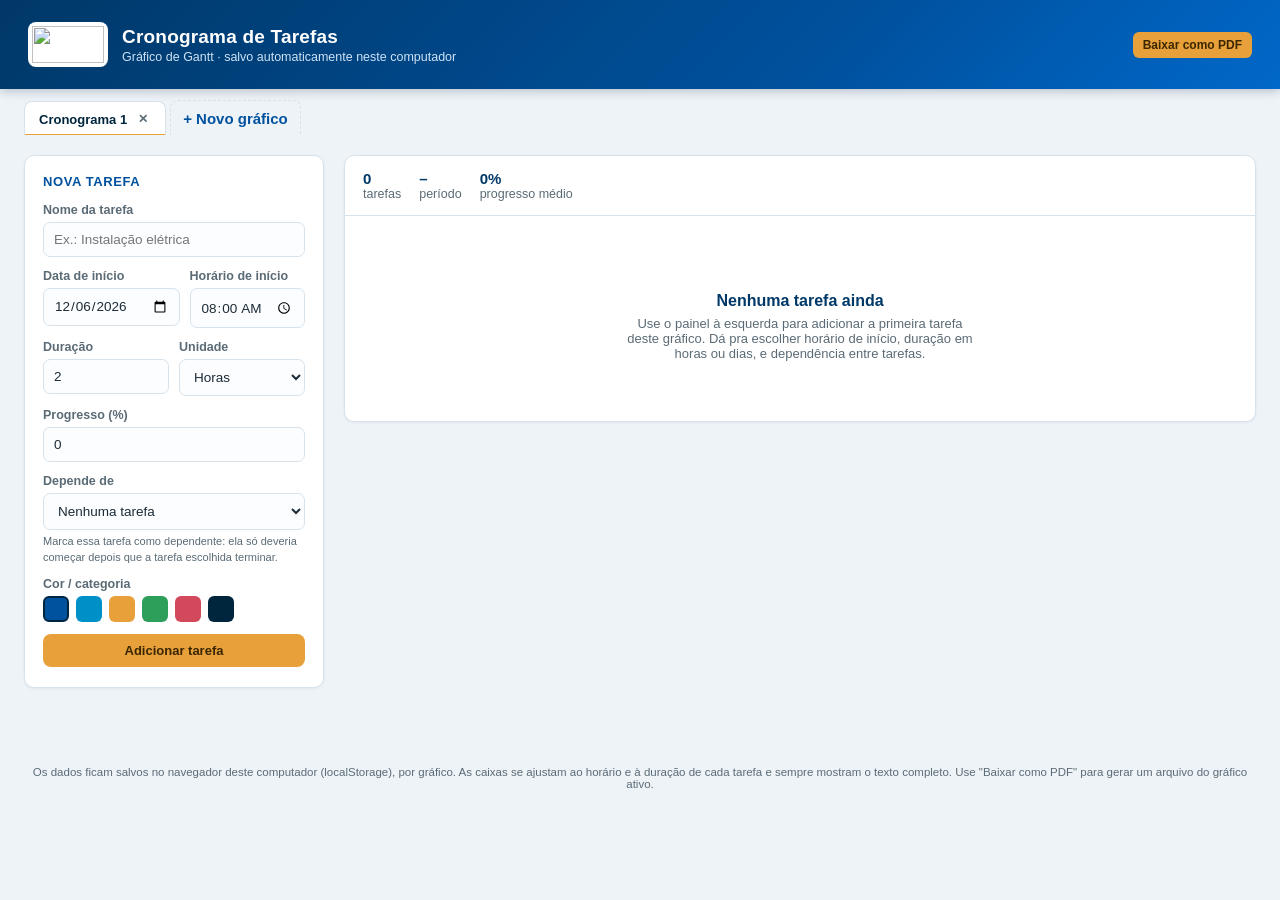
==== index.html @ 7805bc1f "Rename to index.html" ====
<!DOCTYPE html>
<html lang="pt-BR">
<head>
<meta charset="UTF-8">
<meta name="viewport" content="width=device-width, initial-scale=1.0">
<title>Cronograma · Gráfico de Gantt</title>
<style>
  :root{
    --weg-blue-900:#00263e;
    --weg-blue-800:#003868;
    --weg-blue-700:#00519e;
    --weg-blue-600:#0068c9;
    --weg-blue-100:#e6f0fa;
    --weg-blue-050:#f3f8fd;
    --weg-green:#2e9e5b;
    --weg-amber:#e8a13a;
    --weg-red:#d1495b;
    --ink:#1c2b36;
    --ink-soft:#5b6b76;
    --line:#d7e3ec;
    --paper:#ffffff;
    --bg:#eef3f8;
    --radius:10px;
    --font:"Segoe UI",-apple-system,BlinkMacSystemFont,"Helvetica Neue",Arial,sans-serif;
  }
  *{box-sizing:border-box;}
  html,body{margin:0;padding:0;}
  body{
    font-family:var(--font);
    background:var(--bg);
    color:var(--ink);
    min-height:100vh;
  }
  header{
    background:linear-gradient(135deg,var(--weg-blue-800),var(--weg-blue-700) 65%, var(--weg-blue-600));
    color:#fff;
    padding:22px 28px;
    display:flex;
    align-items:center;
    justify-content:space-between;
    gap:16px;
    box-shadow:0 2px 10px rgba(0,38,62,.25);
    position:sticky;
    top:0;
    z-index:30;
  }
  header .brand{display:flex;align-items:center;gap:14px;}
  header .mark{
  width:80px;
  height:45px;
  background:#fff;
  border-radius:8px;
  display:flex;
  align-items:center;
  justify-content:center;
  overflow:hidden;
  padding:4px;
}

header .mark img{
  width:100%;
  height:100%;
  object-fit:contain;
}
  header h1{font-size:19px;margin:0;font-weight:600;letter-spacing:.2px;}
  header p{margin:2px 0 0;font-size:12.5px;color:#cfe3f5;}
  header .actions{display:flex;gap:8px;flex-wrap:wrap;justify-content:flex-end;}
  .btn{
    border:none;border-radius:8px;padding:9px 14px;font-size:13px;font-weight:600;
    cursor:pointer;transition:transform .08s ease, background .15s ease, opacity .15s;
    display:inline-flex;align-items:center;gap:6px;
  }
  .btn:active{transform:translateY(1px);}
  .btn-primary{background:var(--weg-amber);color:#3a2600;}
  .btn-primary:hover{background:#f0ad4a;}
  .btn-ghost{background:rgba(255,255,255,.12);color:#fff;}
  .btn-ghost:hover{background:rgba(255,255,255,.22);}
  .btn-danger{background:transparent;color:var(--weg-red);border:1px solid var(--weg-red);}
  .btn-danger:hover{background:rgba(209,73,91,.08);}
  .btn-sm{padding:6px 10px;font-size:12px;border-radius:6px;}

  .tabbar{
    display:flex;align-items:flex-end;gap:4px;padding:10px 24px 0;
    background:var(--bg);max-width:1400px;margin:0 auto;overflow-x:auto;
  }
  .tab{
    display:flex;align-items:center;gap:8px;padding:9px 14px;
    background:#dde9f3;color:var(--weg-blue-800);border-radius:8px 8px 0 0;
    font-size:13px;font-weight:600;cursor:pointer;white-space:nowrap;
    border:1px solid var(--line);border-bottom:none;position:relative;top:1px;
  }
  .tab.active{background:var(--paper);color:var(--weg-blue-900);box-shadow:0 -2px 0 var(--weg-amber) inset;}
  .tab .close{
    width:16px;height:16px;border-radius:50%;display:flex;align-items:center;justify-content:center;
    font-size:12px;color:var(--ink-soft);line-height:1;
  }
  .tab .close:hover{background:rgba(209,73,91,.15);color:var(--weg-red);}
  .tab-add{
    padding:9px 12px;border-radius:8px 8px 0 0;background:transparent;color:var(--weg-blue-700);
    font-size:15px;font-weight:700;cursor:pointer;border:1px dashed var(--line);border-bottom:none;
    position:relative;top:1px;
  }
  .tab-add:hover{background:var(--weg-blue-100);}

  main{
    max-width:1400px;
    margin:0 auto;
    padding:0 24px 60px;
    display:grid;
    grid-template-columns:300px 1fr;
    gap:20px;
    align-items:start;
  }
  @media (max-width:900px){ main{grid-template-columns:1fr;} }

  .card{
    background:var(--paper);
    border:1px solid var(--line);
    border-radius:var(--radius);
    box-shadow:0 1px 3px rgba(0,38,62,.06);
  }
  .panel{padding:18px 18px 20px;position:sticky;top:96px;margin-top:20px;max-height:calc(100vh - 116px);overflow-y:auto;}
  .panel h2{
    font-size:13px;text-transform:uppercase;letter-spacing:.6px;
    color:var(--weg-blue-700);margin:0 0 14px;font-weight:700;
  }
  .field{margin-bottom:12px;}
  .field label{display:block;font-size:12.5px;color:var(--ink-soft);margin-bottom:5px;font-weight:600;}
  .field input,.field select{
    width:100%;padding:9px 10px;border:1px solid var(--line);border-radius:7px;
    font-size:13.5px;font-family:var(--font);color:var(--ink);background:#fbfdff;
  }
  .field input:focus,.field select:focus{outline:2px solid var(--weg-blue-600);outline-offset:0;border-color:var(--weg-blue-600);}
  .row2{display:grid;grid-template-columns:1fr 1fr;gap:10px;}
  .row3{display:grid;grid-template-columns:1fr 1fr 1fr;gap:10px;}
  .swatches{display:flex;gap:7px;margin-top:4px;flex-wrap:wrap;}
  .swatch{
    width:26px;height:26px;border-radius:6px;cursor:pointer;border:2px solid transparent;
  }
  .swatch.active{border-color:var(--weg-blue-900);}
  .panel-buttons{display:flex;gap:8px;margin-top:6px;flex-wrap:wrap;}
  .panel-buttons .btn{flex:1;justify-content:center;}
  #cancelEdit,#deleteTask{display:none;}
  .hint{font-size:11px;color:var(--ink-soft);margin-top:4px;line-height:1.4;}
  .warn-box{
    display:none;margin-top:2px;padding:8px 10px;border-radius:7px;
    background:rgba(232,161,58,.15);border:1px solid rgba(232,161,58,.4);
    color:#7a5310;font-size:11.5px;
  }

  .gantt-card{margin-top:20px;}
  .toolbar{
    display:flex;align-items:center;justify-content:space-between;
    padding:14px 18px;border-bottom:1px solid var(--line);gap:14px;flex-wrap:wrap;
  }
  .toolbar .zoom{display:flex;align-items:center;gap:8px;font-size:12.5px;color:var(--ink-soft);}
  .toolbar .zoom input{accent-color:var(--weg-blue-700);}
  .stats{display:flex;gap:18px;font-size:12.5px;color:var(--ink-soft);}
  .stats b{color:var(--weg-blue-800);font-size:15px;display:block;font-weight:700;}

  .gantt-scroll{overflow-x:auto;overflow-y:hidden;border-radius:0 0 var(--radius) var(--radius);}
  .gantt{position:relative;}

  .gantt-header{
    display:flex;border-bottom:2px solid var(--weg-blue-700);
    background:var(--weg-blue-050);position:sticky;top:0;
  }
  .task-col-header{
    min-width:250px;max-width:250px;padding:10px 14px;font-size:11.5px;font-weight:700;
    color:var(--weg-blue-800);text-transform:uppercase;letter-spacing:.4px;
    position:sticky;left:0;background:var(--weg-blue-050);border-right:1px solid var(--line);
    display:flex;align-items:center;z-index:10;
  }
  .day-cell{
    flex-shrink:0;text-align:center;padding:6px 0 5px;font-size:10.5px;color:var(--ink-soft);
    border-right:1px solid var(--line);
  }
  .day-cell .dow{display:block;font-size:9px;opacity:.75;}
  .day-cell.today{background:rgba(232,161,58,.18);color:var(--weg-blue-900);font-weight:700;}
  .day-cell.weekend{background:#f5f8fb;}
  .month-band{display:flex;background:var(--weg-blue-800);}
  .month-cell{
    flex-shrink:0;color:#fff;font-size:11px;font-weight:700;padding:5px 8px;
    border-right:1px solid rgba(255,255,255,.15);text-transform:uppercase;letter-spacing:.4px;
  }
  .month-corner{
    min-width:250px;max-width:250px;position:sticky;left:0;background:var(--weg-blue-900);z-index:11;
  }

  .task-row{display:flex;border-bottom:1px solid var(--line);position:relative;min-height:46px;}
  .task-row:hover{background:rgba(0,81,158,.035);}
  .task-name-cell{
    min-width:250px;max-width:250px;padding:9px 14px;font-size:12.5px;
    position:sticky;left:0;background:#fff;border-right:1px solid var(--line);
    display:flex;flex-direction:column;justify-content:center;gap:2px;cursor:pointer;z-index:9;
  }
  .task-row:hover .task-name-cell{background:#f8fbfe;}
  .task-name-cell .name{font-weight:600;color:var(--ink);}
  .task-name-cell .meta{font-size:10.5px;color:var(--ink-soft);}
  .task-name-cell .dep-meta{font-size:10.5px;color:var(--weg-blue-700);}
  .task-name-cell .dep-meta.conflict{color:var(--weg-red);font-weight:600;}
  .row-track{position:relative;flex-shrink:0;}
  .bar{
    position:absolute;top:11px;height:24px;z-index:3;border-radius:6px;
    display:flex;align-items:center;padding:0 8px;overflow:visible;
    font-size:11px;color:#fff;font-weight:600;white-space:nowrap;
    box-shadow:0 1px 2px rgba(0,0,0,.18);cursor:pointer;
    border:1px solid rgba(0,0,0,.08);
  }
  .bar.conflict{outline:2px solid var(--weg-red);outline-offset:1px;}
  .bar .fill{position:absolute;left:0;top:0;bottom:0;background:rgba(255,255,255,.35);border-radius:6px 0 0 6px;}
  .bar span{position:relative;z-index:1;overflow:hidden;text-overflow:ellipsis;}
  .today-line{position:absolute;top:0;bottom:0;width:2px;background:var(--weg-amber);z-index:2;pointer-events:none;}
  .dep-overlay{position:absolute;inset:0;z-index:1;pointer-events:none;overflow:visible;}
  .day-cell{min-height:42px;}
  .row-track{background-image:linear-gradient(to right, rgba(215,227,236,.65) 1px, transparent 1px);background-size:var(--day-grid, 56px) 100%;}

  .empty-state{padding:60px 30px;text-align:center;color:var(--ink-soft);}
  .empty-state h3{color:var(--weg-blue-800);margin-bottom:6px;font-size:16px;}
  .empty-state p{font-size:13px;max-width:360px;margin:0 auto;}

  footer{
    text-align:center;color:var(--ink-soft);font-size:11.5px;padding:18px;
  }
  ::-webkit-scrollbar{height:10px;width:10px;}
  ::-webkit-scrollbar-thumb{background:#c3d4e2;border-radius:6px;}
  ::-webkit-scrollbar-track{background:transparent;}

  #printTitle{display:none;}

  @media print{
    header, .tabbar, .panel, .toolbar{display:none !important;}
    body{background:#fff;}
    main{grid-template-columns:1fr;padding:0;max-width:none;}
    .gantt-card{margin-top:0;border:none;box-shadow:none;}
    .gantt-scroll{overflow:visible;}
    .task-name-cell, .task-col-header, .month-corner, .gantt-header{position:static;}
    #printTitle{
      display:block;padding:0 0 14px;font-size:18px;font-weight:700;color:#00263e;
    }
    #printTitle span{display:block;font-size:12px;font-weight:400;color:#5b6b76;margin-top:2px;}
  }
</style>
</head>
<body>

<header>
  <div class="brand">
  <div class="mark">
    <img src="https://encrypted-tbn0.gstatic.com/images?q=tbn:ANd9GcSsemepM4O72Q0HcTEWvtfb5uhexRSgEMfH-QeVAt0Xcg&s=10">
  </div>
    <div>
      <h1>Cronograma de Tarefas</h1>
      <p>Gráfico de Gantt · salvo automaticamente neste computador</p>
    </div>
  </div>
  <div class="actions">
    <button class="btn btn-primary btn-sm" id="btnPdf">Baixar como PDF</button>
  </div>
</header>

<div class="tabbar" id="tabbar"></div>

<main>
  <section class="card panel">
    <h2 id="formTitle">Nova tarefa</h2>
    <input type="hidden" id="taskId">
    <div class="field">
      <label for="taskName">Nome da tarefa</label>
      <input type="text" id="taskName" placeholder="Ex.: Instalação elétrica">
    </div>
    <div class="row2">
      <div class="field">
        <label for="taskStart">Data de início</label>
        <input type="date" id="taskStart">
      </div>
      <div class="field">
        <label for="taskTime">Horário de início</label>
        <input type="time" id="taskTime" value="08:00">
      </div>
    </div>
    <div class="row2">
      <div class="field">
        <label for="taskDuration">Duração</label>
        <input type="number" id="taskDuration" min="1" value="1">
      </div>
      <div class="field">
        <label for="taskUnit">Unidade</label>
        <select id="taskUnit">
          <option value="horas">Horas</option>
          <option value="dias">Dias</option>
        </select>
      </div>
    </div>
    <div class="field">
      <label for="taskProgress">Progresso (%)</label>
      <input type="number" id="taskProgress" min="0" max="100" value="0">
    </div>
    <div class="field">
      <label for="taskDependency">Depende de</label>
      <select id="taskDependency">
        <option value="">Nenhuma tarefa</option>
      </select>
      <div class="hint">Marca essa tarefa como dependente: ela só deveria começar depois que a tarefa escolhida terminar.</div>
      <div class="warn-box" id="depWarning"></div>
    </div>
    <div class="field">
      <label>Cor / categoria</label>
      <div class="swatches" id="swatches"></div>
    </div>
    <div class="panel-buttons">
      <button class="btn btn-primary" id="saveTask">Adicionar tarefa</button>
      <button class="btn btn-danger" id="cancelEdit">Cancelar</button>
      <button class="btn btn-danger" id="deleteTask">Excluir</button>
    </div>
  </section>

  <section class="card gantt-card">
    <div id="printTitle"></div>
    <div class="toolbar">
      <div class="stats">
        <div><b id="statCount">0</b>tarefas</div>
        <div><b id="statRange">–</b>período</div>
        <div><b id="statAvg">0%</b>progresso médio</div>
      </div>
    </div>
    <div class="gantt-scroll">
      <div class="gantt" id="ganttRoot"></div>
    </div>
  </section>
</main>

<footer>Os dados ficam salvos no navegador deste computador (localStorage), por gráfico. As caixas se ajustam ao horário e à duração de cada tarefa e sempre mostram o texto completo. Use "Baixar como PDF" para gerar um arquivo do gráfico ativo.</footer>

<script>
(function(){
  const STORAGE_KEY = "weg_gantt_charts_v2";
  const OLD_STORAGE_KEY_V1 = "weg_gantt_charts_v1";
  const OLD_STORAGE_KEY_V0 = "weg_gantt_tasks_v1";
  const COLORS = [
    {id:"blue",   hex:"#00519e", label:"Planejamento"},
    {id:"cyan",   hex:"#0090c8", label:"Execução"},
    {id:"amber",  hex:"#e8a13a", label:"Atenção"},
    {id:"green",  hex:"#2e9e5b", label:"Concluída"},
    {id:"red",    hex:"#d1495b", label:"Crítica"},
    {id:"navy",   hex:"#00263e", label:"Marco"}
  ];
  const DOW = ["Dom","Seg","Ter","Qua","Qui","Sex","Sáb"];
  const MONTHS = ["Janeiro","Fevereiro","Março","Abril","Maio","Junho","Julho","Agosto","Setembro","Outubro","Novembro","Dezembro"];
  const BAR_FONT = "600 11px 'Segoe UI', Arial, sans-serif";

  const $ = (sel) => document.querySelector(sel);
  const ganttRoot = $("#ganttRoot");
  const swatchesEl = $("#swatches");
  const tabbarEl = $("#tabbar");
  const depSelect = $("#taskDependency");
  const depWarning = $("#depWarning");

  let state = { charts: [], activeId: null };
  let selectedColor = COLORS[0].id;
  const BASE_DAY_WIDTH = 56;

  function uid(prefix){ return (prefix||"id") + Date.now().toString(36) + Math.random().toString(36).slice(2,7); }

  function normalizeTask(t){
    return {
      id: t.id || uid("t"),
      name: t.name || "Tarefa",
      start: t.start,
      time: t.time || "08:00",
      durationValue: t.durationValue!=null ? t.durationValue : (t.duration!=null ? t.duration : 1),
      durationUnit: t.durationUnit || (t.duration!=null ? "dias" : "horas"),
      progress: t.progress || 0,
      color: t.color || COLORS[0].id,
      dependency: t.dependency || ""
    };
  }

  function loadState(){
    try{
      const raw = localStorage.getItem(STORAGE_KEY);
      if(raw){
        state = JSON.parse(raw);
        state.charts.forEach(c=>{ c.tasks = (c.tasks||[]).map(normalizeTask); });
        if(!state.charts || state.charts.length===0){
          const c = { id:uid("c"), name:"Cronograma 1", tasks:[] };
          state = { charts:[c], activeId:c.id };
        }
        if(!state.activeId || !state.charts.find(c=>c.id===state.activeId)){
          state.activeId = state.charts[0].id;
        }
        return;
      }
      const rawV1 = localStorage.getItem(OLD_STORAGE_KEY_V1);
      if(rawV1){
        const old = JSON.parse(rawV1);
        state = { charts: old.charts.map(c=>({id:c.id,name:c.name,tasks:(c.tasks||[]).map(normalizeTask)})), activeId: old.activeId };
        saveState();
        return;
      }
      const rawV0 = localStorage.getItem(OLD_STORAGE_KEY_V0);
      let migratedTasks = [];
      if(rawV0){
        try{ migratedTasks = (JSON.parse(rawV0)||[]).map(normalizeTask); }catch(e){ migratedTasks = []; }
      }
      const firstChart = { id:uid("c"), name:"Cronograma 1", tasks: migratedTasks };
      state = { charts:[firstChart], activeId: firstChart.id };
      saveState();
    }catch(e){
      const firstChart = { id:uid("c"), name:"Cronograma 1", tasks: [] };
      state = { charts:[firstChart], activeId: firstChart.id };
    }
  }
  function saveState(){
    localStorage.setItem(STORAGE_KEY, JSON.stringify(state));
  }
  function activeChart(){
    return state.charts.find(c=>c.id===state.activeId);
  }

  function parseDate(str){
    const [y,m,d] = str.split("-").map(Number);
    return new Date(y, m-1, d);
  }
  function parseDateTime(t){
    const d = parseDate(t.start);
    const [hh,mm] = (t.time||"08:00").split(":").map(Number);
    d.setHours(hh||0, mm||0, 0, 0);
    return d;
  }
  function durationHours(t){
    return t.durationUnit==="horas" ? Number(t.durationValue) : Number(t.durationValue)*24;
  }
  function endDateTime(t){
    return new Date(parseDateTime(t).getTime() + durationHours(t)*3600000);
  }
  function fmtISO(date){
    return date.getFullYear() + "-" + String(date.getMonth()+1).padStart(2,"0") + "-" + String(date.getDate()).padStart(2,"0");
  }
  function fmtBR(date){
    return String(date.getDate()).padStart(2,"0") + "/" + String(date.getMonth()+1).padStart(2,"0");
  }
  function fmtBRFull(date){
    return String(date.getDate()).padStart(2,"0") + "/" + String(date.getMonth()+1).padStart(2,"0") + "/" + date.getFullYear();
  }
  function fmtHM(date){
    return String(date.getHours()).padStart(2,"0") + ":" + String(date.getMinutes()).padStart(2,"0");
  }
  function fmtDateTimeShort(date){
    return fmtBR(date) + " " + fmtHM(date);
  }
  function addDays(date, n){
    const d = new Date(date);
    d.setDate(d.getDate()+n);
    return d;
  }
  function isSameDay(a,b){
    return a.getFullYear()===b.getFullYear() && a.getMonth()===b.getMonth() && a.getDate()===b.getDate();
  }
  function escapeHtml(str){
    const d = document.createElement("div");
    d.textContent = str;
    return d.innerHTML;
  }
  let measureCanvas = null;
  function measureTextWidth(text, font){
    if(!measureCanvas) measureCanvas = document.createElement("canvas");
    const ctx = measureCanvas.getContext("2d");
    ctx.font = font;
    return ctx.measureText(text).width;
  }

  // ---------- tabs ----------
  function renderTabs(){
    tabbarEl.innerHTML = "";
    state.charts.forEach(chart=>{
      const tab = document.createElement("div");
      tab.className = "tab" + (chart.id===state.activeId ? " active":"");
      const label = document.createElement("span");
      label.textContent = chart.name;
      tab.appendChild(label);

      const close = document.createElement("span");
      close.className = "close";
      close.textContent = "✕";
      close.title = "Excluir gráfico";
      close.addEventListener("click",(e)=>{
        e.stopPropagation();
        if(state.charts.length===1){
          alert("Deve existir ao menos um gráfico.");
          return;
        }
        if(confirm('Excluir o gráfico "'+chart.name+'" e todas as suas tarefas?')){
          state.charts = state.charts.filter(c=>c.id!==chart.id);
          if(state.activeId===chart.id){
            state.activeId = state.charts[0].id;
          }
          saveState();
          renderAll();
        }
      });
      tab.appendChild(close);

      tab.addEventListener("click",()=>{
        state.activeId = chart.id;
        saveState();
        resetForm();
        renderAll();
      });
      tab.addEventListener("dblclick",()=>{
        const novoNome = prompt("Renomear gráfico:", chart.name);
        if(novoNome && novoNome.trim()){
          chart.name = novoNome.trim();
          saveState();
          renderAll();
        }
      });
      tabbarEl.appendChild(tab);
    });

    const addTab = document.createElement("div");
    addTab.className = "tab-add";
    addTab.textContent = "+ Novo gráfico";
    addTab.addEventListener("click",()=>{
      const nome = prompt("Nome do novo gráfico:", "Cronograma " + (state.charts.length+1));
      if(nome===null) return;
      const chart = { id:uid("c"), name: nome.trim() || ("Cronograma " + (state.charts.length+1)), tasks: [] };
      state.charts.push(chart);
      state.activeId = chart.id;
      saveState();
      resetForm();
      renderAll();
    });
    tabbarEl.appendChild(addTab);
  }

  // ---------- form ----------
  function renderSwatches(){
    swatchesEl.innerHTML = "";
    COLORS.forEach(c=>{
      const el = document.createElement("div");
      el.className = "swatch" + (c.id===selectedColor ? " active":"");
      el.style.background = c.hex;
      el.title = c.label;
      el.addEventListener("click",()=>{ selectedColor = c.id; renderSwatches(); });
      swatchesEl.appendChild(el);
    });
  }
  function colorHex(id){
    const c = COLORS.find(x=>x.id===id);
    return c ? c.hex : COLORS[0].hex;
  }

  function refreshDependencyOptions(excludeId){
    const chart = activeChart();
    depSelect.innerHTML = "";
    const noneOpt = document.createElement("option");
    noneOpt.value = "";
    noneOpt.textContent = "Nenhuma tarefa";
    depSelect.appendChild(noneOpt);
    chart.tasks.filter(t=>t.id!==excludeId).forEach(t=>{
      const opt = document.createElement("option");
      opt.value = t.id;
      opt.textContent = t.name;
      depSelect.appendChild(opt);
    });
  }

  function resetForm(){
    $("#taskId").value = "";
    $("#taskName").value = "";
    $("#taskStart").value = fmtISO(new Date());
    $("#taskTime").value = "08:00";
    $("#taskDuration").value = 2;
    $("#taskUnit").value = "horas";
    $("#taskProgress").value = 0;
    selectedColor = COLORS[0].id;
    renderSwatches();
    refreshDependencyOptions(null);
    depSelect.value = "";
    depWarning.style.display = "none";
    $("#formTitle").textContent = "Nova tarefa";
    $("#saveTask").textContent = "Adicionar tarefa";
    $("#cancelEdit").style.display = "none";
    $("#deleteTask").style.display = "none";
  }

  function editTask(id){
    const chart = activeChart();
    const t = chart.tasks.find(x=>x.id===id);
    if(!t) return;
    $("#taskId").value = t.id;
    $("#taskName").value = t.name;
    $("#taskStart").value = t.start;
    $("#taskTime").value = t.time;
    $("#taskDuration").value = t.durationValue;
    $("#taskUnit").value = t.durationUnit;
    $("#taskProgress").value = t.progress;
    selectedColor = t.color;
    renderSwatches();
    refreshDependencyOptions(t.id);
    depSelect.value = t.dependency || "";
    checkDependencyWarning();
    $("#formTitle").textContent = "Editar tarefa";
    $("#saveTask").textContent = "Salvar alterações";
    $("#cancelEdit").style.display = "inline-flex";
    $("#deleteTask").style.display = "inline-flex";
    window.scrollTo({top:0,behavior:"smooth"});
  }

  function checkDependencyWarning(){
    const depId = depSelect.value;
    if(!depId){ depWarning.style.display = "none"; return; }
    const chart = activeChart();
    const dep = chart.tasks.find(t=>t.id===depId);
    if(!dep){ depWarning.style.display = "none"; return; }
    const start = $("#taskStart").value;
    const time = $("#taskTime").value || "08:00";
    if(!start){ depWarning.style.display = "none"; return; }
    const thisStart = parseDateTime({start:start, time:time});
    const depEnd = endDateTime(dep);
    if(thisStart < depEnd){
      depWarning.style.display = "block";
      depWarning.textContent = "Atenção: essa tarefa começa antes de \"" + dep.name + "\" terminar (termina em " + fmtDateTimeShort(depEnd) + ").";
    }else{
      depWarning.style.display = "none";
    }
  }
  depSelect.addEventListener("change", checkDependencyWarning);
  $("#taskStart").addEventListener("change", checkDependencyWarning);
  $("#taskTime").addEventListener("change", checkDependencyWarning);

  $("#saveTask").addEventListener("click",()=>{
    const name = $("#taskName").value.trim();
    const start = $("#taskStart").value;
    const time = $("#taskTime").value || "08:00";
    const durationValue = Math.max(Number($("#taskDuration").value)||1, 1);
    const durationUnit = $("#taskUnit").value;
    const progress = Math.min(Math.max(parseInt($("#taskProgress").value,10)||0,0),100);
    const dependency = depSelect.value;
    if(!name || !start){
      alert("Preencha ao menos o nome e a data de início da tarefa.");
      return;
    }
    const chart = activeChart();
    const id = $("#taskId").value;
    if(id){
      const t = chart.tasks.find(x=>x.id===id);
      Object.assign(t, {name,start,time,durationValue,durationUnit,progress,color:selectedColor,dependency});
    }else{
      chart.tasks.push({id:uid("t"),name,start,time,durationValue,durationUnit,progress,color:selectedColor,dependency});
    }
    saveState();
    resetForm();
    renderGantt();
  });
  $("#cancelEdit").addEventListener("click", resetForm);
  $("#deleteTask").addEventListener("click",()=>{
    const id = $("#taskId").value;
    if(!id) return;
    if(confirm("Excluir esta tarefa do cronograma?")){
      const chart = activeChart();
      chart.tasks = chart.tasks.filter(t=>t.id!==id);
      chart.tasks.forEach(t=>{ if(t.dependency===id) t.dependency = ""; });
      saveState();
      resetForm();
      renderGantt();
    }
  });

  // ---------- gantt ----------
  function getRange(tasks){
    if(tasks.length===0){
      const start = new Date();
      start.setHours(0,0,0,0);
      return { start: addDays(start,-1), end: addDays(start, 14) };
    }
    let min=null, max=null;
    tasks.forEach(t=>{
      const s = parseDateTime(t);
      const e = endDateTime(t);
      if(!min || s<min) min = s;
      if(!max || e>max) max = e;
    });
    const startDay = new Date(min); startDay.setHours(0,0,0,0);
    const endDay = new Date(max); endDay.setHours(0,0,0,0);
    return { start: addDays(startDay,-1), end: addDays(endDay,2) };
  }

  function renderStats(tasks){
    $("#statCount").textContent = tasks.length;
    if(tasks.length===0){
      $("#statRange").textContent = "–";
      $("#statAvg").textContent = "0%";
      return;
    }
    let min=null, max=null;
    tasks.forEach(t=>{
      const s = parseDateTime(t), e = endDateTime(t);
      if(!min||s<min) min=s;
      if(!max||e>max) max=e;
    });
    $("#statRange").textContent = fmtBR(min) + " – " + fmtBR(max);
    const avg = Math.round(tasks.reduce((a,t)=>a+(Number(t.progress)||0),0)/tasks.length);
    $("#statAvg").textContent = avg + "%";
  }

  function getDayWidths(tasks, start, totalDays){
    const widths = Array(totalDays).fill(BASE_DAY_WIDTH);
    const dayLoad = Array(totalDays).fill(0);
    const dayText = Array(totalDays).fill(0);

    tasks.forEach(t=>{
      const s = parseDateTime(t);
      const e = endDateTime(t);
      const first = Math.max(0, Math.floor((new Date(s.getFullYear(),s.getMonth(),s.getDate())-start)/86400000));
      const lastMoment = new Date(e.getTime()-1);
      const last = Math.min(totalDays-1, Math.floor((new Date(lastMoment.getFullYear(),lastMoment.getMonth(),lastMoment.getDate())-start)/86400000));
      for(let d=first; d<=last; d++){
        dayLoad[d]++;
        if(d===first) dayText[d] = Math.max(dayText[d], measureTextWidth(t.name, BAR_FONT)+26);
      }
    });

    for(let d=0; d<totalDays; d++){
      // Mais tarefas e nomes maiores no mesmo dia = coluna mais larga.
      widths[d] = Math.max(BASE_DAY_WIDTH, dayText[d], BASE_DAY_WIDTH + Math.max(0,dayLoad[d]-1)*18);
    }
    return widths;
  }

  function renderGantt(){
    const chart = activeChart();
    const tasks = chart.tasks;
    ganttRoot.innerHTML = "";
    renderStats(tasks);

    const printTitle = $("#printTitle");
    printTitle.innerHTML = escapeHtml(chart.name) + "<span>Gerado em " + fmtBRFull(new Date()) + "</span>";

    if(tasks.length===0){
      const empty = document.createElement("div");
      empty.className = "empty-state";
      empty.innerHTML = "<h3>Nenhuma tarefa ainda</h3><p>Use o painel à esquerda para adicionar a primeira tarefa deste gráfico. Dá pra escolher horário de início, duração em horas ou dias, e dependência entre tarefas.</p>";
      ganttRoot.appendChild(empty);
      return;
    }

    const { start, end } = getRange(tasks);
    const totalDays = Math.round((end-start)/86400000)+1;
    const today = new Date(); today.setHours(0,0,0,0);
    const dayWidths = getDayWidths(tasks, start, totalDays);
    const dayLefts = [0];
    for(let d=0; d<totalDays; d++) dayLefts.push(dayLefts[d]+dayWidths[d]);
    const timelineWidth = dayLefts[totalDays];

    const xForDate = (date)=>{
      const dayStart = new Date(date.getFullYear(),date.getMonth(),date.getDate());
      const idx = Math.max(0, Math.min(totalDays-1, Math.floor((dayStart-start)/86400000)));
      const fraction = (date-dayStart)/86400000;
      return dayLefts[idx] + fraction*dayWidths[idx];
    };
    const widthBetween = (a,b)=>Math.max(xForDate(b)-xForDate(a)-4,4);

    const monthBand = document.createElement("div");
    monthBand.className = "month-band";
    const corner = document.createElement("div");
    corner.className = "month-corner";
    monthBand.appendChild(corner);
    let i=0;
    while(i<totalDays){
      const monthStart = addDays(start,i);
      let count=0, monthWidth=0;
      while(i<totalDays){
        const day = addDays(start,i);
        if(day.getMonth()!==monthStart.getMonth() || day.getFullYear()!==monthStart.getFullYear()) break;
        monthWidth += dayWidths[i]; count++; i++;
      }
      const mc = document.createElement("div");
      mc.className = "month-cell";
      mc.style.width = monthWidth+"px";
      mc.textContent = MONTHS[monthStart.getMonth()] + " " + monthStart.getFullYear();
      monthBand.appendChild(mc);
    }
    ganttRoot.appendChild(monthBand);

    const header = document.createElement("div");
    header.className = "gantt-header";
    const taskColHeader = document.createElement("div");
    taskColHeader.className = "task-col-header";
    taskColHeader.textContent = "Tarefa";
    header.appendChild(taskColHeader);
    for(let d=0; d<totalDays; d++){
      const day = addDays(start,d);
      const cell = document.createElement("div");
      cell.className = "day-cell" + (isSameDay(day,today)?" today":"") + ((day.getDay()===0||day.getDay()===6)?" weekend":"");
      cell.style.width = dayWidths[d]+"px";
      cell.innerHTML = "<span class='dow'>"+DOW[day.getDay()]+"</span>"+day.getDate();
      header.appendChild(cell);
    }
    ganttRoot.appendChild(header);

    // Ordem cronológica: quem começa primeiro aparece primeiro, inclusive no mesmo dia.
    const sorted = [...tasks].sort((a,b)=> parseDateTime(a)-parseDateTime(b));
    const barRefs = {};

    sorted.forEach(t=>{
      const row = document.createElement("div");
      row.className = "task-row";
      const s = parseDateTime(t);
      const e = endDateTime(t);
      const dep = t.dependency ? tasks.find(x=>x.id===t.dependency) : null;
      const hasConflict = dep ? (s < endDateTime(dep)) : false;

      const nameCell = document.createElement("div");
      nameCell.className = "task-name-cell";
      const durLabel = t.durationUnit==="horas" ? (t.durationValue+"h") : (t.durationValue+"d");
      let metaHtml = "<span class='name'>"+escapeHtml(t.name)+"</span><span class='meta'>"+fmtDateTimeShort(s)+" – "+fmtDateTimeShort(e)+" · "+durLabel+"</span>";
      if(dep) metaHtml += "<span class='dep-meta"+(hasConflict?" conflict":"")+"'>"+(hasConflict?"⚠ ":"↳ ")+"Depende de: "+escapeHtml(dep.name)+"</span>";
      nameCell.innerHTML = metaHtml;
      nameCell.addEventListener("click",()=>editTask(t.id));
      row.appendChild(nameCell);

      const track = document.createElement("div");
      track.className = "row-track";
      track.style.width = timelineWidth+"px";
      track.style.height = "46px";
      track.style.backgroundImage = "none";
      // Linhas verticais seguem exatamente a largura variável de cada dia.
      for(let d=1; d<totalDays; d++){
        const grid = document.createElement("div");
        grid.style.cssText = "position:absolute;left:"+dayLefts[d]+"px;top:0;bottom:0;width:1px;background:rgba(215,227,236,.65);z-index:0;pointer-events:none;";
        track.appendChild(grid);
      }

      const bar = document.createElement("div");
      bar.className = "bar" + (hasConflict ? " conflict" : "");
      bar.dataset.taskId = t.id;
      bar.style.left = xForDate(s)+"px";
      bar.style.width = widthBetween(s,e)+"px";
      bar.style.background = colorHex(t.color);
      bar.title = t.name + " · " + fmtDateTimeShort(s) + " – " + fmtDateTimeShort(e) + " · " + (t.progress||0) + "%";
      bar.addEventListener("click",()=>editTask(t.id));
      const fill = document.createElement("div"); fill.className="fill"; fill.style.width=Math.min(Math.max(t.progress||0,0),100)+"%"; bar.appendChild(fill);
      const label = document.createElement("span"); label.textContent=t.name; bar.appendChild(label);
      track.appendChild(bar); barRefs[t.id]=bar;

      if(today>=start && today<=end){
        const idx = Math.floor((today-start)/86400000);
        const line = document.createElement("div");
        line.className="today-line"; line.style.left=dayLefts[idx]+"px"; line.style.height="46px"; track.appendChild(line);
      }
      row.appendChild(track); ganttRoot.appendChild(row);
    });
    drawDependencyArrows(sorted, barRefs);
  }

  function drawDependencyArrows(tasks, barRefs){
    const withDeps = tasks.filter(t=>t.dependency && barRefs[t.dependency] && barRefs[t.id]);
    if(withDeps.length===0) return;

    const svgNS = "http://www.w3.org/2000/svg";
    const svg = document.createElementNS(svgNS,"svg");
    svg.setAttribute("class","dep-overlay");
    const rootRect = ganttRoot.getBoundingClientRect();
    svg.setAttribute("width", ganttRoot.scrollWidth);
    svg.setAttribute("height", ganttRoot.scrollHeight);

    const defs = document.createElementNS(svgNS,"defs");
    const marker = document.createElementNS(svgNS,"marker");
    marker.setAttribute("id","arrowhead");
    marker.setAttribute("markerWidth","8");
    marker.setAttribute("markerHeight","8");
    marker.setAttribute("refX","6");
    marker.setAttribute("refY","3");
    marker.setAttribute("orient","auto");
    const arrowPath = document.createElementNS(svgNS,"path");
    arrowPath.setAttribute("d","M0,0 L6,3 L0,6 Z");
    arrowPath.setAttribute("fill","#5b6b76");
    marker.appendChild(arrowPath);
    defs.appendChild(marker);
    svg.appendChild(defs);

    withDeps.forEach(t=>{
      const fromBar = barRefs[t.dependency];
      const toBar = barRefs[t.id];
      const fromRect = fromBar.getBoundingClientRect();
      const toRect = toBar.getBoundingClientRect();
      const x1 = fromRect.right - rootRect.left;
      const y1 = fromRect.top - rootRect.top + fromRect.height/2;
      const x2 = toRect.left - rootRect.left;
      const y2 = toRect.top - rootRect.top + toRect.height/2;
      // Rota simples, por trás das barras: evita a seta ficar desenhada por cima das caixas.
      const midX = x2 > x1 ? x1 + Math.max(14,(x2-x1)/2) : x1 + 18;
      const laneY = y1 < y2 ? Math.max(y1+12, y2-18) : Math.min(y1-12, y2+18);

      const path = document.createElementNS(svgNS,"path");
      const d = "M "+x1+" "+y1+" L "+midX+" "+y1+" L "+midX+" "+laneY+" L "+(x2-6)+" "+laneY+" L "+(x2-6)+" "+y2;
      path.setAttribute("d", d);
      path.setAttribute("fill","none");
      path.setAttribute("stroke","#5b6b76");
      path.setAttribute("stroke-width","1.5");
      path.setAttribute("stroke-dasharray","4 3");
      path.setAttribute("marker-end","url(#arrowhead)");
      svg.appendChild(path);
    });

    ganttRoot.appendChild(svg);
  }


  $("#btnPdf").addEventListener("click",()=>{
    window.print();
  });

  function renderAll(){
    renderTabs();
    renderGantt();
  }

  // init
  loadState();
  renderSwatches();
  resetForm();
  renderAll();
})();
</script>
</body>
</html>
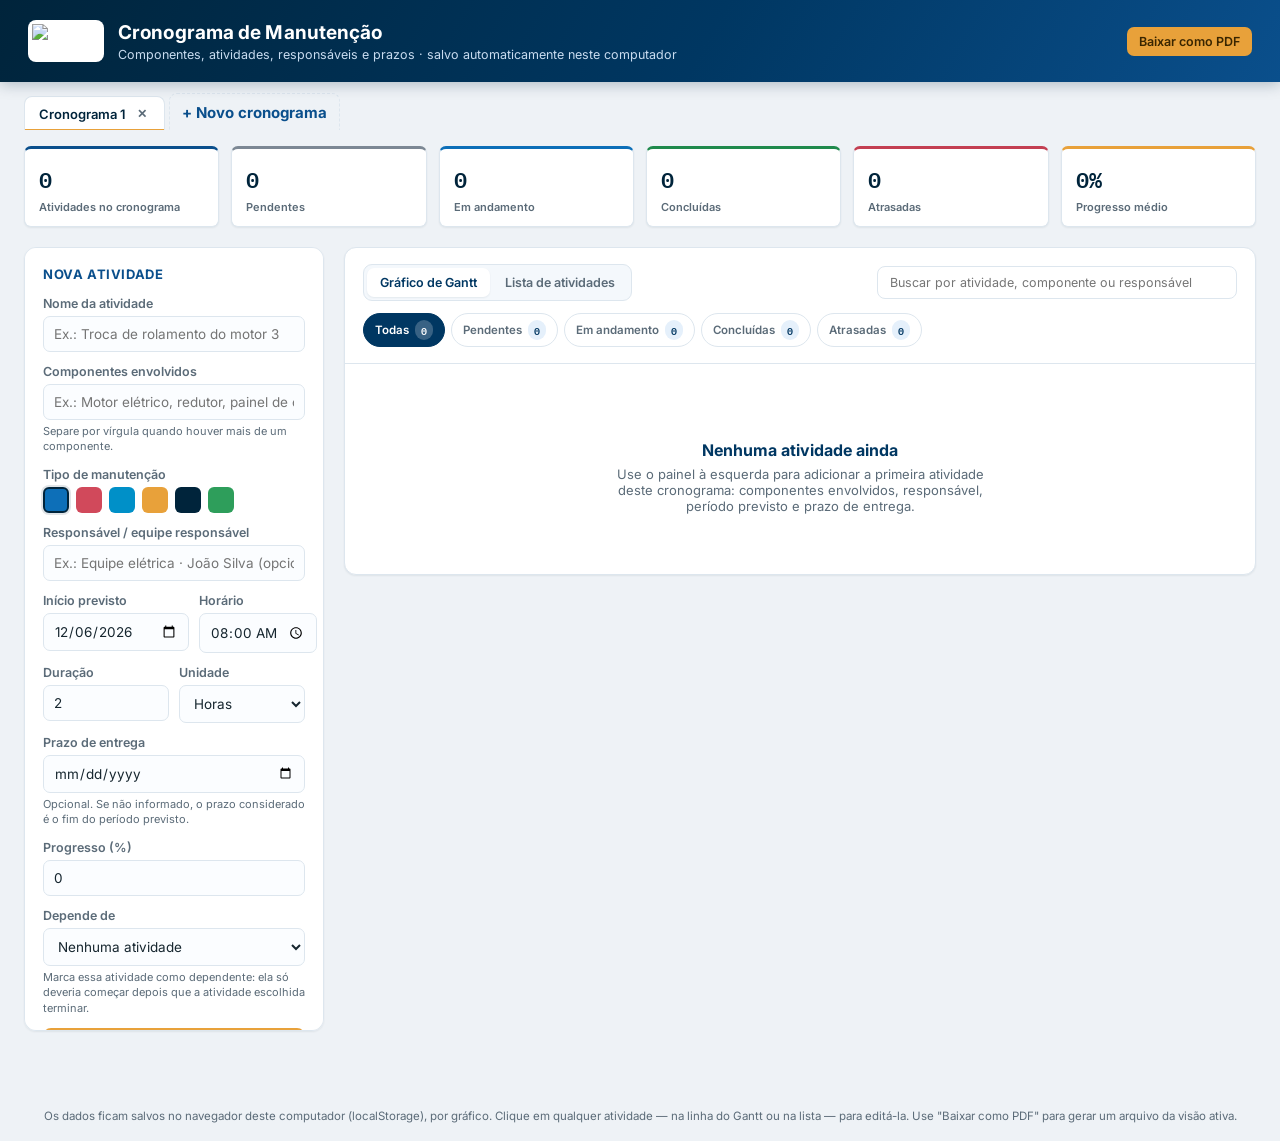
==== commit 15e9edc4: "atualizacoes" ====
--- a/index.html
+++ b/index.html
@@ -3,255 +3,22 @@
 <head>
 <meta charset="UTF-8">
 <meta name="viewport" content="width=device-width, initial-scale=1.0">
-<title>Cronograma · Gráfico de Gantt</title>
-<style>
-  :root{
-    --weg-blue-900:#00263e;
-    --weg-blue-800:#003868;
-    --weg-blue-700:#00519e;
-    --weg-blue-600:#0068c9;
-    --weg-blue-100:#e6f0fa;
-    --weg-blue-050:#f3f8fd;
-    --weg-green:#2e9e5b;
-    --weg-amber:#e8a13a;
-    --weg-red:#d1495b;
-    --ink:#1c2b36;
-    --ink-soft:#5b6b76;
-    --line:#d7e3ec;
-    --paper:#ffffff;
-    --bg:#eef3f8;
-    --radius:10px;
-    --font:"Segoe UI",-apple-system,BlinkMacSystemFont,"Helvetica Neue",Arial,sans-serif;
-  }
-  *{box-sizing:border-box;}
-  html,body{margin:0;padding:0;}
-  body{
-    font-family:var(--font);
-    background:var(--bg);
-    color:var(--ink);
-    min-height:100vh;
-  }
-  header{
-    background:linear-gradient(135deg,var(--weg-blue-800),var(--weg-blue-700) 65%, var(--weg-blue-600));
-    color:#fff;
-    padding:22px 28px;
-    display:flex;
-    align-items:center;
-    justify-content:space-between;
-    gap:16px;
-    box-shadow:0 2px 10px rgba(0,38,62,.25);
-    position:sticky;
-    top:0;
-    z-index:30;
-  }
-  header .brand{display:flex;align-items:center;gap:14px;}
-  header .mark{
-  width:80px;
-  height:45px;
-  background:#fff;
-  border-radius:8px;
-  display:flex;
-  align-items:center;
-  justify-content:center;
-  overflow:hidden;
-  padding:4px;
-}
-
-header .mark img{
-  width:100%;
-  height:100%;
-  object-fit:contain;
-}
-  header h1{font-size:19px;margin:0;font-weight:600;letter-spacing:.2px;}
-  header p{margin:2px 0 0;font-size:12.5px;color:#cfe3f5;}
-  header .actions{display:flex;gap:8px;flex-wrap:wrap;justify-content:flex-end;}
-  .btn{
-    border:none;border-radius:8px;padding:9px 14px;font-size:13px;font-weight:600;
-    cursor:pointer;transition:transform .08s ease, background .15s ease, opacity .15s;
-    display:inline-flex;align-items:center;gap:6px;
-  }
-  .btn:active{transform:translateY(1px);}
-  .btn-primary{background:var(--weg-amber);color:#3a2600;}
-  .btn-primary:hover{background:#f0ad4a;}
-  .btn-ghost{background:rgba(255,255,255,.12);color:#fff;}
-  .btn-ghost:hover{background:rgba(255,255,255,.22);}
-  .btn-danger{background:transparent;color:var(--weg-red);border:1px solid var(--weg-red);}
-  .btn-danger:hover{background:rgba(209,73,91,.08);}
-  .btn-sm{padding:6px 10px;font-size:12px;border-radius:6px;}
-
-  .tabbar{
-    display:flex;align-items:flex-end;gap:4px;padding:10px 24px 0;
-    background:var(--bg);max-width:1400px;margin:0 auto;overflow-x:auto;
-  }
-  .tab{
-    display:flex;align-items:center;gap:8px;padding:9px 14px;
-    background:#dde9f3;color:var(--weg-blue-800);border-radius:8px 8px 0 0;
-    font-size:13px;font-weight:600;cursor:pointer;white-space:nowrap;
-    border:1px solid var(--line);border-bottom:none;position:relative;top:1px;
-  }
-  .tab.active{background:var(--paper);color:var(--weg-blue-900);box-shadow:0 -2px 0 var(--weg-amber) inset;}
-  .tab .close{
-    width:16px;height:16px;border-radius:50%;display:flex;align-items:center;justify-content:center;
-    font-size:12px;color:var(--ink-soft);line-height:1;
-  }
-  .tab .close:hover{background:rgba(209,73,91,.15);color:var(--weg-red);}
-  .tab-add{
-    padding:9px 12px;border-radius:8px 8px 0 0;background:transparent;color:var(--weg-blue-700);
-    font-size:15px;font-weight:700;cursor:pointer;border:1px dashed var(--line);border-bottom:none;
-    position:relative;top:1px;
-  }
-  .tab-add:hover{background:var(--weg-blue-100);}
-
-  main{
-    max-width:1400px;
-    margin:0 auto;
-    padding:0 24px 60px;
-    display:grid;
-    grid-template-columns:300px 1fr;
-    gap:20px;
-    align-items:start;
-  }
-  @media (max-width:900px){ main{grid-template-columns:1fr;} }
-
-  .card{
-    background:var(--paper);
-    border:1px solid var(--line);
-    border-radius:var(--radius);
-    box-shadow:0 1px 3px rgba(0,38,62,.06);
-  }
-  .panel{padding:18px 18px 20px;position:sticky;top:96px;margin-top:20px;max-height:calc(100vh - 116px);overflow-y:auto;}
-  .panel h2{
-    font-size:13px;text-transform:uppercase;letter-spacing:.6px;
-    color:var(--weg-blue-700);margin:0 0 14px;font-weight:700;
-  }
-  .field{margin-bottom:12px;}
-  .field label{display:block;font-size:12.5px;color:var(--ink-soft);margin-bottom:5px;font-weight:600;}
-  .field input,.field select{
-    width:100%;padding:9px 10px;border:1px solid var(--line);border-radius:7px;
-    font-size:13.5px;font-family:var(--font);color:var(--ink);background:#fbfdff;
-  }
-  .field input:focus,.field select:focus{outline:2px solid var(--weg-blue-600);outline-offset:0;border-color:var(--weg-blue-600);}
-  .row2{display:grid;grid-template-columns:1fr 1fr;gap:10px;}
-  .row3{display:grid;grid-template-columns:1fr 1fr 1fr;gap:10px;}
-  .swatches{display:flex;gap:7px;margin-top:4px;flex-wrap:wrap;}
-  .swatch{
-    width:26px;height:26px;border-radius:6px;cursor:pointer;border:2px solid transparent;
-  }
-  .swatch.active{border-color:var(--weg-blue-900);}
-  .panel-buttons{display:flex;gap:8px;margin-top:6px;flex-wrap:wrap;}
-  .panel-buttons .btn{flex:1;justify-content:center;}
-  #cancelEdit,#deleteTask{display:none;}
-  .hint{font-size:11px;color:var(--ink-soft);margin-top:4px;line-height:1.4;}
-  .warn-box{
-    display:none;margin-top:2px;padding:8px 10px;border-radius:7px;
-    background:rgba(232,161,58,.15);border:1px solid rgba(232,161,58,.4);
-    color:#7a5310;font-size:11.5px;
-  }
-
-  .gantt-card{margin-top:20px;}
-  .toolbar{
-    display:flex;align-items:center;justify-content:space-between;
-    padding:14px 18px;border-bottom:1px solid var(--line);gap:14px;flex-wrap:wrap;
-  }
-  .toolbar .zoom{display:flex;align-items:center;gap:8px;font-size:12.5px;color:var(--ink-soft);}
-  .toolbar .zoom input{accent-color:var(--weg-blue-700);}
-  .stats{display:flex;gap:18px;font-size:12.5px;color:var(--ink-soft);}
-  .stats b{color:var(--weg-blue-800);font-size:15px;display:block;font-weight:700;}
-
-  .gantt-scroll{overflow-x:auto;overflow-y:hidden;border-radius:0 0 var(--radius) var(--radius);}
-  .gantt{position:relative;}
-
-  .gantt-header{
-    display:flex;border-bottom:2px solid var(--weg-blue-700);
-    background:var(--weg-blue-050);position:sticky;top:0;
-  }
-  .task-col-header{
-    min-width:250px;max-width:250px;padding:10px 14px;font-size:11.5px;font-weight:700;
-    color:var(--weg-blue-800);text-transform:uppercase;letter-spacing:.4px;
-    position:sticky;left:0;background:var(--weg-blue-050);border-right:1px solid var(--line);
-    display:flex;align-items:center;z-index:10;
-  }
-  .day-cell{
-    flex-shrink:0;text-align:center;padding:6px 0 5px;font-size:10.5px;color:var(--ink-soft);
-    border-right:1px solid var(--line);
-  }
-  .day-cell .dow{display:block;font-size:9px;opacity:.75;}
-  .day-cell.today{background:rgba(232,161,58,.18);color:var(--weg-blue-900);font-weight:700;}
-  .day-cell.weekend{background:#f5f8fb;}
-  .month-band{display:flex;background:var(--weg-blue-800);}
-  .month-cell{
-    flex-shrink:0;color:#fff;font-size:11px;font-weight:700;padding:5px 8px;
-    border-right:1px solid rgba(255,255,255,.15);text-transform:uppercase;letter-spacing:.4px;
-  }
-  .month-corner{
-    min-width:250px;max-width:250px;position:sticky;left:0;background:var(--weg-blue-900);z-index:11;
-  }
-
-  .task-row{display:flex;border-bottom:1px solid var(--line);position:relative;min-height:46px;}
-  .task-row:hover{background:rgba(0,81,158,.035);}
-  .task-name-cell{
-    min-width:250px;max-width:250px;padding:9px 14px;font-size:12.5px;
-    position:sticky;left:0;background:#fff;border-right:1px solid var(--line);
-    display:flex;flex-direction:column;justify-content:center;gap:2px;cursor:pointer;z-index:9;
-  }
-  .task-row:hover .task-name-cell{background:#f8fbfe;}
-  .task-name-cell .name{font-weight:600;color:var(--ink);}
-  .task-name-cell .meta{font-size:10.5px;color:var(--ink-soft);}
-  .task-name-cell .dep-meta{font-size:10.5px;color:var(--weg-blue-700);}
-  .task-name-cell .dep-meta.conflict{color:var(--weg-red);font-weight:600;}
-  .row-track{position:relative;flex-shrink:0;}
-  .bar{
-    position:absolute;top:11px;height:24px;z-index:3;border-radius:6px;
-    display:flex;align-items:center;padding:0 8px;overflow:visible;
-    font-size:11px;color:#fff;font-weight:600;white-space:nowrap;
-    box-shadow:0 1px 2px rgba(0,0,0,.18);cursor:pointer;
-    border:1px solid rgba(0,0,0,.08);
-  }
-  .bar.conflict{outline:2px solid var(--weg-red);outline-offset:1px;}
-  .bar .fill{position:absolute;left:0;top:0;bottom:0;background:rgba(255,255,255,.35);border-radius:6px 0 0 6px;}
-  .bar span{position:relative;z-index:1;overflow:hidden;text-overflow:ellipsis;}
-  .today-line{position:absolute;top:0;bottom:0;width:2px;background:var(--weg-amber);z-index:2;pointer-events:none;}
-  .dep-overlay{position:absolute;inset:0;z-index:1;pointer-events:none;overflow:visible;}
-  .day-cell{min-height:42px;}
-  .row-track{background-image:linear-gradient(to right, rgba(215,227,236,.65) 1px, transparent 1px);background-size:var(--day-grid, 56px) 100%;}
-
-  .empty-state{padding:60px 30px;text-align:center;color:var(--ink-soft);}
-  .empty-state h3{color:var(--weg-blue-800);margin-bottom:6px;font-size:16px;}
-  .empty-state p{font-size:13px;max-width:360px;margin:0 auto;}
-
-  footer{
-    text-align:center;color:var(--ink-soft);font-size:11.5px;padding:18px;
-  }
-  ::-webkit-scrollbar{height:10px;width:10px;}
-  ::-webkit-scrollbar-thumb{background:#c3d4e2;border-radius:6px;}
-  ::-webkit-scrollbar-track{background:transparent;}
-
-  #printTitle{display:none;}
-
-  @media print{
-    header, .tabbar, .panel, .toolbar{display:none !important;}
-    body{background:#fff;}
-    main{grid-template-columns:1fr;padding:0;max-width:none;}
-    .gantt-card{margin-top:0;border:none;box-shadow:none;}
-    .gantt-scroll{overflow:visible;}
-    .task-name-cell, .task-col-header, .month-corner, .gantt-header{position:static;}
-    #printTitle{
-      display:block;padding:0 0 14px;font-size:18px;font-weight:700;color:#00263e;
-    }
-    #printTitle span{display:block;font-size:12px;font-weight:400;color:#5b6b76;margin-top:2px;}
-  }
-</style>
+<title>Cronograma de Manutenção · Gráfico de Gantt</title>
+<link rel="preconnect" href="https://fonts.googleapis.com">
+<link rel="preconnect" href="https://fonts.gstatic.com" crossorigin>
+<link href="https://fonts.googleapis.com/css2?family=Inter:wght@400;500;600;700;800&family=IBM+Plex+Mono:wght@500;600&display=swap" rel="stylesheet">
+<link rel="stylesheet" href="styles.css">
 </head>
 <body>
 
-<header>
+<header class="app-header">
   <div class="brand">
-  <div class="mark">
-    <img src="https://encrypted-tbn0.gstatic.com/images?q=tbn:ANd9GcSsemepM4O72Q0HcTEWvtfb5uhexRSgEMfH-QeVAt0Xcg&s=10">
-  </div>
-    <div>
-      <h1>Cronograma de Tarefas</h1>
-      <p>Gráfico de Gantt · salvo automaticamente neste computador</p>
+    <div class="mark">
+      <img src="https://encrypted-tbn0.gstatic.com/images?q=tbn:ANd9GcSsemepM4O72Q0HcTEWvtfb5uhexRSgEMfH-QeVAt0Xcg&s=10" alt="Logo">
+    </div>
+    <div class="brand-text">
+      <h1>Cronograma de Manutenção</h1>
+      <p>Componentes, atividades, responsáveis e prazos · salvo automaticamente neste computador</p>
     </div>
   </div>
   <div class="actions">
@@ -261,24 +28,45 @@
 
 <div class="tabbar" id="tabbar"></div>
 
+<div class="dashboard" id="dashboard"></div>
+
 <main>
   <section class="card panel">
-    <h2 id="formTitle">Nova tarefa</h2>
+    <h2 id="formTitle">Nova atividade</h2>
     <input type="hidden" id="taskId">
+
     <div class="field">
-      <label for="taskName">Nome da tarefa</label>
-      <input type="text" id="taskName" placeholder="Ex.: Instalação elétrica">
+      <label for="taskName">Nome da atividade</label>
+      <input type="text" id="taskName" placeholder="Ex.: Troca de rolamento do motor 3">
     </div>
+
+    <div class="field">
+      <label for="taskComponents">Componentes envolvidos</label>
+      <input type="text" id="taskComponents" placeholder="Ex.: Motor elétrico, redutor, painel de comando">
+      <div class="hint">Separe por vírgula quando houver mais de um componente.</div>
+    </div>
+
+    <div class="field">
+      <label>Tipo de manutenção</label>
+      <div class="swatches" id="swatches"></div>
+    </div>
+
+    <div class="field">
+      <label for="taskResponsible">Responsável / equipe responsável</label>
+      <input type="text" id="taskResponsible" placeholder="Ex.: Equipe elétrica · João Silva (opcional)">
+    </div>
+
     <div class="row2">
       <div class="field">
-        <label for="taskStart">Data de início</label>
+        <label for="taskStart">Início previsto</label>
         <input type="date" id="taskStart">
       </div>
       <div class="field">
-        <label for="taskTime">Horário de início</label>
+        <label for="taskTime">Horário</label>
         <input type="time" id="taskTime" value="08:00">
       </div>
     </div>
+
     <div class="row2">
       <div class="field">
         <label for="taskDuration">Duração</label>
@@ -292,638 +80,74 @@
         </select>
       </div>
     </div>
+
+    <div class="field">
+      <label for="taskDeadline">Prazo de entrega</label>
+      <input type="date" id="taskDeadline">
+      <div class="hint">Opcional. Se não informado, o prazo considerado é o fim do período previsto.</div>
+    </div>
+
     <div class="field">
       <label for="taskProgress">Progresso (%)</label>
       <input type="number" id="taskProgress" min="0" max="100" value="0">
     </div>
+
     <div class="field">
       <label for="taskDependency">Depende de</label>
       <select id="taskDependency">
-        <option value="">Nenhuma tarefa</option>
+        <option value="">Nenhuma atividade</option>
       </select>
-      <div class="hint">Marca essa tarefa como dependente: ela só deveria começar depois que a tarefa escolhida terminar.</div>
+      <div class="hint">Marca essa atividade como dependente: ela só deveria começar depois que a atividade escolhida terminar.</div>
       <div class="warn-box" id="depWarning"></div>
     </div>
-    <div class="field">
-      <label>Cor / categoria</label>
-      <div class="swatches" id="swatches"></div>
-    </div>
+
     <div class="panel-buttons">
-      <button class="btn btn-primary" id="saveTask">Adicionar tarefa</button>
+      <button class="btn btn-primary" id="saveTask">Adicionar atividade</button>
       <button class="btn btn-danger" id="cancelEdit">Cancelar</button>
       <button class="btn btn-danger" id="deleteTask">Excluir</button>
     </div>
   </section>
 
-  <section class="card gantt-card">
+  <section class="card content-card">
     <div id="printTitle"></div>
+
     <div class="toolbar">
-      <div class="stats">
-        <div><b id="statCount">0</b>tarefas</div>
-        <div><b id="statRange">–</b>período</div>
-        <div><b id="statAvg">0%</b>progresso médio</div>
+      <div class="toolbar-top">
+        <div class="view-switch" id="viewSwitch">
+          <button type="button" class="view-btn active" data-view="gantt">Gráfico de Gantt</button>
+          <button type="button" class="view-btn" data-view="list">Lista de atividades</button>
+        </div>
+        <input type="text" id="searchInput" class="search-input" placeholder="Buscar por atividade, componente ou responsável">
       </div>
+      <div class="status-filters" id="statusFilters"></div>
     </div>
-    <div class="gantt-scroll">
+
+    <div class="gantt-scroll" id="ganttView">
       <div class="gantt" id="ganttRoot"></div>
+    </div>
+
+    <div class="list-view" id="listView">
+      <table class="activities-table">
+        <thead>
+          <tr>
+            <th>Atividade</th>
+            <th>Componentes envolvidos</th>
+            <th>Tipo de manutenção</th>
+            <th>Responsável</th>
+            <th>Período previsto</th>
+            <th>Prazo de entrega</th>
+            <th>Progresso</th>
+            <th>Situação</th>
+          </tr>
+        </thead>
+        <tbody id="activitiesBody"></tbody>
+      </table>
     </div>
   </section>
 </main>
 
-<footer>Os dados ficam salvos no navegador deste computador (localStorage), por gráfico. As caixas se ajustam ao horário e à duração de cada tarefa e sempre mostram o texto completo. Use "Baixar como PDF" para gerar um arquivo do gráfico ativo.</footer>
+<footer>Os dados ficam salvos no navegador deste computador (localStorage), por gráfico. Clique em qualquer atividade — na linha do Gantt ou na lista — para editá-la. Use "Baixar como PDF" para gerar um arquivo da visão ativa.</footer>
 
-<script>
-(function(){
-  const STORAGE_KEY = "weg_gantt_charts_v2";
-  const OLD_STORAGE_KEY_V1 = "weg_gantt_charts_v1";
-  const OLD_STORAGE_KEY_V0 = "weg_gantt_tasks_v1";
-  const COLORS = [
-    {id:"blue",   hex:"#00519e", label:"Planejamento"},
-    {id:"cyan",   hex:"#0090c8", label:"Execução"},
-    {id:"amber",  hex:"#e8a13a", label:"Atenção"},
-    {id:"green",  hex:"#2e9e5b", label:"Concluída"},
-    {id:"red",    hex:"#d1495b", label:"Crítica"},
-    {id:"navy",   hex:"#00263e", label:"Marco"}
-  ];
-  const DOW = ["Dom","Seg","Ter","Qua","Qui","Sex","Sáb"];
-  const MONTHS = ["Janeiro","Fevereiro","Março","Abril","Maio","Junho","Julho","Agosto","Setembro","Outubro","Novembro","Dezembro"];
-  const BAR_FONT = "600 11px 'Segoe UI', Arial, sans-serif";
-
-  const $ = (sel) => document.querySelector(sel);
-  const ganttRoot = $("#ganttRoot");
-  const swatchesEl = $("#swatches");
-  const tabbarEl = $("#tabbar");
-  const depSelect = $("#taskDependency");
-  const depWarning = $("#depWarning");
-
-  let state = { charts: [], activeId: null };
-  let selectedColor = COLORS[0].id;
-  const BASE_DAY_WIDTH = 56;
-
-  function uid(prefix){ return (prefix||"id") + Date.now().toString(36) + Math.random().toString(36).slice(2,7); }
-
-  function normalizeTask(t){
-    return {
-      id: t.id || uid("t"),
-      name: t.name || "Tarefa",
-      start: t.start,
-      time: t.time || "08:00",
-      durationValue: t.durationValue!=null ? t.durationValue : (t.duration!=null ? t.duration : 1),
-      durationUnit: t.durationUnit || (t.duration!=null ? "dias" : "horas"),
-      progress: t.progress || 0,
-      color: t.color || COLORS[0].id,
-      dependency: t.dependency || ""
-    };
-  }
-
-  function loadState(){
-    try{
-      const raw = localStorage.getItem(STORAGE_KEY);
-      if(raw){
-        state = JSON.parse(raw);
-        state.charts.forEach(c=>{ c.tasks = (c.tasks||[]).map(normalizeTask); });
-        if(!state.charts || state.charts.length===0){
-          const c = { id:uid("c"), name:"Cronograma 1", tasks:[] };
-          state = { charts:[c], activeId:c.id };
-        }
-        if(!state.activeId || !state.charts.find(c=>c.id===state.activeId)){
-          state.activeId = state.charts[0].id;
-        }
-        return;
-      }
-      const rawV1 = localStorage.getItem(OLD_STORAGE_KEY_V1);
-      if(rawV1){
-        const old = JSON.parse(rawV1);
-        state = { charts: old.charts.map(c=>({id:c.id,name:c.name,tasks:(c.tasks||[]).map(normalizeTask)})), activeId: old.activeId };
-        saveState();
-        return;
-      }
-      const rawV0 = localStorage.getItem(OLD_STORAGE_KEY_V0);
-      let migratedTasks = [];
-      if(rawV0){
-        try{ migratedTasks = (JSON.parse(rawV0)||[]).map(normalizeTask); }catch(e){ migratedTasks = []; }
-      }
-      const firstChart = { id:uid("c"), name:"Cronograma 1", tasks: migratedTasks };
-      state = { charts:[firstChart], activeId: firstChart.id };
-      saveState();
-    }catch(e){
-      const firstChart = { id:uid("c"), name:"Cronograma 1", tasks: [] };
-      state = { charts:[firstChart], activeId: firstChart.id };
-    }
-  }
-  function saveState(){
-    localStorage.setItem(STORAGE_KEY, JSON.stringify(state));
-  }
-  function activeChart(){
-    return state.charts.find(c=>c.id===state.activeId);
-  }
-
-  function parseDate(str){
-    const [y,m,d] = str.split("-").map(Number);
-    return new Date(y, m-1, d);
-  }
-  function parseDateTime(t){
-    const d = parseDate(t.start);
-    const [hh,mm] = (t.time||"08:00").split(":").map(Number);
-    d.setHours(hh||0, mm||0, 0, 0);
-    return d;
-  }
-  function durationHours(t){
-    return t.durationUnit==="horas" ? Number(t.durationValue) : Number(t.durationValue)*24;
-  }
-  function endDateTime(t){
-    return new Date(parseDateTime(t).getTime() + durationHours(t)*3600000);
-  }
-  function fmtISO(date){
-    return date.getFullYear() + "-" + String(date.getMonth()+1).padStart(2,"0") + "-" + String(date.getDate()).padStart(2,"0");
-  }
-  function fmtBR(date){
-    return String(date.getDate()).padStart(2,"0") + "/" + String(date.getMonth()+1).padStart(2,"0");
-  }
-  function fmtBRFull(date){
-    return String(date.getDate()).padStart(2,"0") + "/" + String(date.getMonth()+1).padStart(2,"0") + "/" + date.getFullYear();
-  }
-  function fmtHM(date){
-    return String(date.getHours()).padStart(2,"0") + ":" + String(date.getMinutes()).padStart(2,"0");
-  }
-  function fmtDateTimeShort(date){
-    return fmtBR(date) + " " + fmtHM(date);
-  }
-  function addDays(date, n){
-    const d = new Date(date);
-    d.setDate(d.getDate()+n);
-    return d;
-  }
-  function isSameDay(a,b){
-    return a.getFullYear()===b.getFullYear() && a.getMonth()===b.getMonth() && a.getDate()===b.getDate();
-  }
-  function escapeHtml(str){
-    const d = document.createElement("div");
-    d.textContent = str;
-    return d.innerHTML;
-  }
-  let measureCanvas = null;
-  function measureTextWidth(text, font){
-    if(!measureCanvas) measureCanvas = document.createElement("canvas");
-    const ctx = measureCanvas.getContext("2d");
-    ctx.font = font;
-    return ctx.measureText(text).width;
-  }
-
-  // ---------- tabs ----------
-  function renderTabs(){
-    tabbarEl.innerHTML = "";
-    state.charts.forEach(chart=>{
-      const tab = document.createElement("div");
-      tab.className = "tab" + (chart.id===state.activeId ? " active":"");
-      const label = document.createElement("span");
-      label.textContent = chart.name;
-      tab.appendChild(label);
-
-      const close = document.createElement("span");
-      close.className = "close";
-      close.textContent = "✕";
-      close.title = "Excluir gráfico";
-      close.addEventListener("click",(e)=>{
-        e.stopPropagation();
-        if(state.charts.length===1){
-          alert("Deve existir ao menos um gráfico.");
-          return;
-        }
-        if(confirm('Excluir o gráfico "'+chart.name+'" e todas as suas tarefas?')){
-          state.charts = state.charts.filter(c=>c.id!==chart.id);
-          if(state.activeId===chart.id){
-            state.activeId = state.charts[0].id;
-          }
-          saveState();
-          renderAll();
-        }
-      });
-      tab.appendChild(close);
-
-      tab.addEventListener("click",()=>{
-        state.activeId = chart.id;
-        saveState();
-        resetForm();
-        renderAll();
-      });
-      tab.addEventListener("dblclick",()=>{
-        const novoNome = prompt("Renomear gráfico:", chart.name);
-        if(novoNome && novoNome.trim()){
-          chart.name = novoNome.trim();
-          saveState();
-          renderAll();
-        }
-      });
-      tabbarEl.appendChild(tab);
-    });
-
-    const addTab = document.createElement("div");
-    addTab.className = "tab-add";
-    addTab.textContent = "+ Novo gráfico";
-    addTab.addEventListener("click",()=>{
-      const nome = prompt("Nome do novo gráfico:", "Cronograma " + (state.charts.length+1));
-      if(nome===null) return;
-      const chart = { id:uid("c"), name: nome.trim() || ("Cronograma " + (state.charts.length+1)), tasks: [] };
-      state.charts.push(chart);
-      state.activeId = chart.id;
-      saveState();
-      resetForm();
-      renderAll();
-    });
-    tabbarEl.appendChild(addTab);
-  }
-
-  // ---------- form ----------
-  function renderSwatches(){
-    swatchesEl.innerHTML = "";
-    COLORS.forEach(c=>{
-      const el = document.createElement("div");
-      el.className = "swatch" + (c.id===selectedColor ? " active":"");
-      el.style.background = c.hex;
-      el.title = c.label;
-      el.addEventListener("click",()=>{ selectedColor = c.id; renderSwatches(); });
-      swatchesEl.appendChild(el);
-    });
-  }
-  function colorHex(id){
-    const c = COLORS.find(x=>x.id===id);
-    return c ? c.hex : COLORS[0].hex;
-  }
-
-  function refreshDependencyOptions(excludeId){
-    const chart = activeChart();
-    depSelect.innerHTML = "";
-    const noneOpt = document.createElement("option");
-    noneOpt.value = "";
-    noneOpt.textContent = "Nenhuma tarefa";
-    depSelect.appendChild(noneOpt);
-    chart.tasks.filter(t=>t.id!==excludeId).forEach(t=>{
-      const opt = document.createElement("option");
-      opt.value = t.id;
-      opt.textContent = t.name;
-      depSelect.appendChild(opt);
-    });
-  }
-
-  function resetForm(){
-    $("#taskId").value = "";
-    $("#taskName").value = "";
-    $("#taskStart").value = fmtISO(new Date());
-    $("#taskTime").value = "08:00";
-    $("#taskDuration").value = 2;
-    $("#taskUnit").value = "horas";
-    $("#taskProgress").value = 0;
-    selectedColor = COLORS[0].id;
-    renderSwatches();
-    refreshDependencyOptions(null);
-    depSelect.value = "";
-    depWarning.style.display = "none";
-    $("#formTitle").textContent = "Nova tarefa";
-    $("#saveTask").textContent = "Adicionar tarefa";
-    $("#cancelEdit").style.display = "none";
-    $("#deleteTask").style.display = "none";
-  }
-
-  function editTask(id){
-    const chart = activeChart();
-    const t = chart.tasks.find(x=>x.id===id);
-    if(!t) return;
-    $("#taskId").value = t.id;
-    $("#taskName").value = t.name;
-    $("#taskStart").value = t.start;
-    $("#taskTime").value = t.time;
-    $("#taskDuration").value = t.durationValue;
-    $("#taskUnit").value = t.durationUnit;
-    $("#taskProgress").value = t.progress;
-    selectedColor = t.color;
-    renderSwatches();
-    refreshDependencyOptions(t.id);
-    depSelect.value = t.dependency || "";
-    checkDependencyWarning();
-    $("#formTitle").textContent = "Editar tarefa";
-    $("#saveTask").textContent = "Salvar alterações";
-    $("#cancelEdit").style.display = "inline-flex";
-    $("#deleteTask").style.display = "inline-flex";
-    window.scrollTo({top:0,behavior:"smooth"});
-  }
-
-  function checkDependencyWarning(){
-    const depId = depSelect.value;
-    if(!depId){ depWarning.style.display = "none"; return; }
-    const chart = activeChart();
-    const dep = chart.tasks.find(t=>t.id===depId);
-    if(!dep){ depWarning.style.display = "none"; return; }
-    const start = $("#taskStart").value;
-    const time = $("#taskTime").value || "08:00";
-    if(!start){ depWarning.style.display = "none"; return; }
-    const thisStart = parseDateTime({start:start, time:time});
-    const depEnd = endDateTime(dep);
-    if(thisStart < depEnd){
-      depWarning.style.display = "block";
-      depWarning.textContent = "Atenção: essa tarefa começa antes de \"" + dep.name + "\" terminar (termina em " + fmtDateTimeShort(depEnd) + ").";
-    }else{
-      depWarning.style.display = "none";
-    }
-  }
-  depSelect.addEventListener("change", checkDependencyWarning);
-  $("#taskStart").addEventListener("change", checkDependencyWarning);
-  $("#taskTime").addEventListener("change", checkDependencyWarning);
-
-  $("#saveTask").addEventListener("click",()=>{
-    const name = $("#taskName").value.trim();
-    const start = $("#taskStart").value;
-    const time = $("#taskTime").value || "08:00";
-    const durationValue = Math.max(Number($("#taskDuration").value)||1, 1);
-    const durationUnit = $("#taskUnit").value;
-    const progress = Math.min(Math.max(parseInt($("#taskProgress").value,10)||0,0),100);
-    const dependency = depSelect.value;
-    if(!name || !start){
-      alert("Preencha ao menos o nome e a data de início da tarefa.");
-      return;
-    }
-    const chart = activeChart();
-    const id = $("#taskId").value;
-    if(id){
-      const t = chart.tasks.find(x=>x.id===id);
-      Object.assign(t, {name,start,time,durationValue,durationUnit,progress,color:selectedColor,dependency});
-    }else{
-      chart.tasks.push({id:uid("t"),name,start,time,durationValue,durationUnit,progress,color:selectedColor,dependency});
-    }
-    saveState();
-    resetForm();
-    renderGantt();
-  });
-  $("#cancelEdit").addEventListener("click", resetForm);
-  $("#deleteTask").addEventListener("click",()=>{
-    const id = $("#taskId").value;
-    if(!id) return;
-    if(confirm("Excluir esta tarefa do cronograma?")){
-      const chart = activeChart();
-      chart.tasks = chart.tasks.filter(t=>t.id!==id);
-      chart.tasks.forEach(t=>{ if(t.dependency===id) t.dependency = ""; });
-      saveState();
-      resetForm();
-      renderGantt();
-    }
-  });
-
-  // ---------- gantt ----------
-  function getRange(tasks){
-    if(tasks.length===0){
-      const start = new Date();
-      start.setHours(0,0,0,0);
-      return { start: addDays(start,-1), end: addDays(start, 14) };
-    }
-    let min=null, max=null;
-    tasks.forEach(t=>{
-      const s = parseDateTime(t);
-      const e = endDateTime(t);
-      if(!min || s<min) min = s;
-      if(!max || e>max) max = e;
-    });
-    const startDay = new Date(min); startDay.setHours(0,0,0,0);
-    const endDay = new Date(max); endDay.setHours(0,0,0,0);
-    return { start: addDays(startDay,-1), end: addDays(endDay,2) };
-  }
-
-  function renderStats(tasks){
-    $("#statCount").textContent = tasks.length;
-    if(tasks.length===0){
-      $("#statRange").textContent = "–";
-      $("#statAvg").textContent = "0%";
-      return;
-    }
-    let min=null, max=null;
-    tasks.forEach(t=>{
-      const s = parseDateTime(t), e = endDateTime(t);
-      if(!min||s<min) min=s;
-      if(!max||e>max) max=e;
-    });
-    $("#statRange").textContent = fmtBR(min) + " – " + fmtBR(max);
-    const avg = Math.round(tasks.reduce((a,t)=>a+(Number(t.progress)||0),0)/tasks.length);
-    $("#statAvg").textContent = avg + "%";
-  }
-
-  function getDayWidths(tasks, start, totalDays){
-    const widths = Array(totalDays).fill(BASE_DAY_WIDTH);
-    const dayLoad = Array(totalDays).fill(0);
-    const dayText = Array(totalDays).fill(0);
-
-    tasks.forEach(t=>{
-      const s = parseDateTime(t);
-      const e = endDateTime(t);
-      const first = Math.max(0, Math.floor((new Date(s.getFullYear(),s.getMonth(),s.getDate())-start)/86400000));
-      const lastMoment = new Date(e.getTime()-1);
-      const last = Math.min(totalDays-1, Math.floor((new Date(lastMoment.getFullYear(),lastMoment.getMonth(),lastMoment.getDate())-start)/86400000));
-      for(let d=first; d<=last; d++){
-        dayLoad[d]++;
-        if(d===first) dayText[d] = Math.max(dayText[d], measureTextWidth(t.name, BAR_FONT)+26);
-      }
-    });
-
-    for(let d=0; d<totalDays; d++){
-      // Mais tarefas e nomes maiores no mesmo dia = coluna mais larga.
-      widths[d] = Math.max(BASE_DAY_WIDTH, dayText[d], BASE_DAY_WIDTH + Math.max(0,dayLoad[d]-1)*18);
-    }
-    return widths;
-  }
-
-  function renderGantt(){
-    const chart = activeChart();
-    const tasks = chart.tasks;
-    ganttRoot.innerHTML = "";
-    renderStats(tasks);
-
-    const printTitle = $("#printTitle");
-    printTitle.innerHTML = escapeHtml(chart.name) + "<span>Gerado em " + fmtBRFull(new Date()) + "</span>";
-
-    if(tasks.length===0){
-      const empty = document.createElement("div");
-      empty.className = "empty-state";
-      empty.innerHTML = "<h3>Nenhuma tarefa ainda</h3><p>Use o painel à esquerda para adicionar a primeira tarefa deste gráfico. Dá pra escolher horário de início, duração em horas ou dias, e dependência entre tarefas.</p>";
-      ganttRoot.appendChild(empty);
-      return;
-    }
-
-    const { start, end } = getRange(tasks);
-    const totalDays = Math.round((end-start)/86400000)+1;
-    const today = new Date(); today.setHours(0,0,0,0);
-    const dayWidths = getDayWidths(tasks, start, totalDays);
-    const dayLefts = [0];
-    for(let d=0; d<totalDays; d++) dayLefts.push(dayLefts[d]+dayWidths[d]);
-    const timelineWidth = dayLefts[totalDays];
-
-    const xForDate = (date)=>{
-      const dayStart = new Date(date.getFullYear(),date.getMonth(),date.getDate());
-      const idx = Math.max(0, Math.min(totalDays-1, Math.floor((dayStart-start)/86400000)));
-      const fraction = (date-dayStart)/86400000;
-      return dayLefts[idx] + fraction*dayWidths[idx];
-    };
-    const widthBetween = (a,b)=>Math.max(xForDate(b)-xForDate(a)-4,4);
-
-    const monthBand = document.createElement("div");
-    monthBand.className = "month-band";
-    const corner = document.createElement("div");
-    corner.className = "month-corner";
-    monthBand.appendChild(corner);
-    let i=0;
-    while(i<totalDays){
-      const monthStart = addDays(start,i);
-      let count=0, monthWidth=0;
-      while(i<totalDays){
-        const day = addDays(start,i);
-        if(day.getMonth()!==monthStart.getMonth() || day.getFullYear()!==monthStart.getFullYear()) break;
-        monthWidth += dayWidths[i]; count++; i++;
-      }
-      const mc = document.createElement("div");
-      mc.className = "month-cell";
-      mc.style.width = monthWidth+"px";
-      mc.textContent = MONTHS[monthStart.getMonth()] + " " + monthStart.getFullYear();
-      monthBand.appendChild(mc);
-    }
-    ganttRoot.appendChild(monthBand);
-
-    const header = document.createElement("div");
-    header.className = "gantt-header";
-    const taskColHeader = document.createElement("div");
-    taskColHeader.className = "task-col-header";
-    taskColHeader.textContent = "Tarefa";
-    header.appendChild(taskColHeader);
-    for(let d=0; d<totalDays; d++){
-      const day = addDays(start,d);
-      const cell = document.createElement("div");
-      cell.className = "day-cell" + (isSameDay(day,today)?" today":"") + ((day.getDay()===0||day.getDay()===6)?" weekend":"");
-      cell.style.width = dayWidths[d]+"px";
-      cell.innerHTML = "<span class='dow'>"+DOW[day.getDay()]+"</span>"+day.getDate();
-      header.appendChild(cell);
-    }
-    ganttRoot.appendChild(header);
-
-    // Ordem cronológica: quem começa primeiro aparece primeiro, inclusive no mesmo dia.
-    const sorted = [...tasks].sort((a,b)=> parseDateTime(a)-parseDateTime(b));
-    const barRefs = {};
-
-    sorted.forEach(t=>{
-      const row = document.createElement("div");
-      row.className = "task-row";
-      const s = parseDateTime(t);
-      const e = endDateTime(t);
-      const dep = t.dependency ? tasks.find(x=>x.id===t.dependency) : null;
-      const hasConflict = dep ? (s < endDateTime(dep)) : false;
-
-      const nameCell = document.createElement("div");
-      nameCell.className = "task-name-cell";
-      const durLabel = t.durationUnit==="horas" ? (t.durationValue+"h") : (t.durationValue+"d");
-      let metaHtml = "<span class='name'>"+escapeHtml(t.name)+"</span><span class='meta'>"+fmtDateTimeShort(s)+" – "+fmtDateTimeShort(e)+" · "+durLabel+"</span>";
-      if(dep) metaHtml += "<span class='dep-meta"+(hasConflict?" conflict":"")+"'>"+(hasConflict?"⚠ ":"↳ ")+"Depende de: "+escapeHtml(dep.name)+"</span>";
-      nameCell.innerHTML = metaHtml;
-      nameCell.addEventListener("click",()=>editTask(t.id));
-      row.appendChild(nameCell);
-
-      const track = document.createElement("div");
-      track.className = "row-track";
-      track.style.width = timelineWidth+"px";
-      track.style.height = "46px";
-      track.style.backgroundImage = "none";
-      // Linhas verticais seguem exatamente a largura variável de cada dia.
-      for(let d=1; d<totalDays; d++){
-        const grid = document.createElement("div");
-        grid.style.cssText = "position:absolute;left:"+dayLefts[d]+"px;top:0;bottom:0;width:1px;background:rgba(215,227,236,.65);z-index:0;pointer-events:none;";
-        track.appendChild(grid);
-      }
-
-      const bar = document.createElement("div");
-      bar.className = "bar" + (hasConflict ? " conflict" : "");
-      bar.dataset.taskId = t.id;
-      bar.style.left = xForDate(s)+"px";
-      bar.style.width = widthBetween(s,e)+"px";
-      bar.style.background = colorHex(t.color);
-      bar.title = t.name + " · " + fmtDateTimeShort(s) + " – " + fmtDateTimeShort(e) + " · " + (t.progress||0) + "%";
-      bar.addEventListener("click",()=>editTask(t.id));
-      const fill = document.createElement("div"); fill.className="fill"; fill.style.width=Math.min(Math.max(t.progress||0,0),100)+"%"; bar.appendChild(fill);
-      const label = document.createElement("span"); label.textContent=t.name; bar.appendChild(label);
-      track.appendChild(bar); barRefs[t.id]=bar;
-
-      if(today>=start && today<=end){
-        const idx = Math.floor((today-start)/86400000);
-        const line = document.createElement("div");
-        line.className="today-line"; line.style.left=dayLefts[idx]+"px"; line.style.height="46px"; track.appendChild(line);
-      }
-      row.appendChild(track); ganttRoot.appendChild(row);
-    });
-    drawDependencyArrows(sorted, barRefs);
-  }
-
-  function drawDependencyArrows(tasks, barRefs){
-    const withDeps = tasks.filter(t=>t.dependency && barRefs[t.dependency] && barRefs[t.id]);
-    if(withDeps.length===0) return;
-
-    const svgNS = "http://www.w3.org/2000/svg";
-    const svg = document.createElementNS(svgNS,"svg");
-    svg.setAttribute("class","dep-overlay");
-    const rootRect = ganttRoot.getBoundingClientRect();
-    svg.setAttribute("width", ganttRoot.scrollWidth);
-    svg.setAttribute("height", ganttRoot.scrollHeight);
-
-    const defs = document.createElementNS(svgNS,"defs");
-    const marker = document.createElementNS(svgNS,"marker");
-    marker.setAttribute("id","arrowhead");
-    marker.setAttribute("markerWidth","8");
-    marker.setAttribute("markerHeight","8");
-    marker.setAttribute("refX","6");
-    marker.setAttribute("refY","3");
-    marker.setAttribute("orient","auto");
-    const arrowPath = document.createElementNS(svgNS,"path");
-    arrowPath.setAttribute("d","M0,0 L6,3 L0,6 Z");
-    arrowPath.setAttribute("fill","#5b6b76");
-    marker.appendChild(arrowPath);
-    defs.appendChild(marker);
-    svg.appendChild(defs);
-
-    withDeps.forEach(t=>{
-      const fromBar = barRefs[t.dependency];
-      const toBar = barRefs[t.id];
-      const fromRect = fromBar.getBoundingClientRect();
-      const toRect = toBar.getBoundingClientRect();
-      const x1 = fromRect.right - rootRect.left;
-      const y1 = fromRect.top - rootRect.top + fromRect.height/2;
-      const x2 = toRect.left - rootRect.left;
-      const y2 = toRect.top - rootRect.top + toRect.height/2;
-      // Rota simples, por trás das barras: evita a seta ficar desenhada por cima das caixas.
-      const midX = x2 > x1 ? x1 + Math.max(14,(x2-x1)/2) : x1 + 18;
-      const laneY = y1 < y2 ? Math.max(y1+12, y2-18) : Math.min(y1-12, y2+18);
-
-      const path = document.createElementNS(svgNS,"path");
-      const d = "M "+x1+" "+y1+" L "+midX+" "+y1+" L "+midX+" "+laneY+" L "+(x2-6)+" "+laneY+" L "+(x2-6)+" "+y2;
-      path.setAttribute("d", d);
-      path.setAttribute("fill","none");
-      path.setAttribute("stroke","#5b6b76");
-      path.setAttribute("stroke-width","1.5");
-      path.setAttribute("stroke-dasharray","4 3");
-      path.setAttribute("marker-end","url(#arrowhead)");
-      svg.appendChild(path);
-    });
-
-    ganttRoot.appendChild(svg);
-  }
-
-
-  $("#btnPdf").addEventListener("click",()=>{
-    window.print();
-  });
-
-  function renderAll(){
-    renderTabs();
-    renderGantt();
-  }
-
-  // init
-  loadState();
-  renderSwatches();
-  resetForm();
-  renderAll();
-})();
-</script>
+<script src="script.js"></script>
 </body>
 </html>
--- a/styles.css
+++ b/styles.css
@@ -0,0 +1,328 @@
+/* ==========================================================================
+   Cronograma de Manutenção — folha de estilos
+   ========================================================================== */
+
+:root{
+  --font-sans:"Inter",-apple-system,BlinkMacSystemFont,"Segoe UI",Arial,sans-serif;
+  --font-mono:"IBM Plex Mono","SFMono-Regular",Menlo,Consolas,monospace;
+
+  /* paleta base */
+  --navy-900:#00243b;
+  --navy-800:#003762;
+  --navy-700:#0a4f8c;
+  --steel-600:#0d6fb8;
+  --sky-100:#e5f0fb;
+  --sky-050:#f4f8fc;
+
+  --ink:#16262f;
+  --ink-soft:#5b6b78;
+  --line:#dde6ee;
+  --paper:#ffffff;
+  --bg:#eef2f6;
+
+  --amber:#e8a13a;
+  --green:#2e9e5b;
+  --red:#d1495b;
+  --cyan:#0090c8;
+
+  /* tipos de manutenção (categoria) */
+  --type-preventiva:#0d6fb8;
+  --type-corretiva:#d1495b;
+  --type-preditiva:#0090c8;
+  --type-inspecao:#e8a13a;
+  --type-parada:#00243b;
+  --type-calibracao:#2e9e5b;
+
+  /* situação da atividade */
+  --status-pending:#7c8894;      --status-pending-bg:#eef1f4;
+  --status-progress:#0d6fb8;     --status-progress-bg:#e5f0fb;
+  --status-done:#1f8a4c;         --status-done-bg:#e6f7ec;
+  --status-late:#c33f52;         --status-late-bg:#fbeaec;
+
+  --radius-sm:7px;
+  --radius:12px;
+  --radius-lg:16px;
+  --shadow-sm:0 1px 2px rgba(10,38,58,.07);
+  --shadow-md:0 6px 20px rgba(10,38,58,.10);
+
+  --row-h:62px;
+}
+
+*{box-sizing:border-box;}
+html,body{margin:0;padding:0;}
+body{
+  font-family:var(--font-sans);
+  background:var(--bg);
+  color:var(--ink);
+  min-height:100vh;
+  -webkit-font-smoothing:antialiased;
+}
+
+/* ---------------- header ---------------- */
+.app-header{
+  background:linear-gradient(120deg,var(--navy-900),var(--navy-800) 55%,var(--navy-700));
+  color:#fff;
+  padding:20px 28px;
+  display:flex;align-items:center;justify-content:space-between;gap:16px;
+  box-shadow:0 2px 14px rgba(0,36,59,.28);
+  position:sticky;top:0;z-index:30;
+}
+.app-header .brand{display:flex;align-items:center;gap:14px;}
+.app-header .mark{
+  width:76px;height:42px;background:#fff;border-radius:8px;
+  display:flex;align-items:center;justify-content:center;overflow:hidden;padding:4px;
+  box-shadow:var(--shadow-sm);
+}
+.app-header .mark img{width:100%;height:100%;object-fit:contain;}
+.brand-text h1{font-size:19px;margin:0;font-weight:700;letter-spacing:.1px;}
+.brand-text p{margin:3px 0 0;font-size:12.5px;color:#c8dcf0;}
+.app-header .actions{display:flex;gap:8px;flex-wrap:wrap;justify-content:flex-end;}
+
+.btn{
+  border:none;border-radius:8px;padding:9px 15px;font-size:13px;font-weight:600;
+  cursor:pointer;transition:transform .08s ease,background .15s ease,opacity .15s;
+  display:inline-flex;align-items:center;gap:6px;font-family:var(--font-sans);
+}
+.btn:active{transform:translateY(1px);}
+.btn-primary{background:var(--amber);color:#3a2600;}
+.btn-primary:hover{background:#f0ad4a;}
+.btn-danger{background:transparent;color:var(--red);border:1px solid var(--red);}
+.btn-danger:hover{background:rgba(209,73,91,.08);}
+.btn-sm{padding:7px 12px;font-size:12.5px;border-radius:7px;}
+
+/* ---------------- tabs ---------------- */
+.tabbar{
+  display:flex;align-items:flex-end;gap:4px;padding:10px 24px 0;
+  background:var(--bg);max-width:1400px;margin:0 auto;overflow-x:auto;
+}
+.tab{
+  display:flex;align-items:center;gap:8px;padding:9px 14px;
+  background:#dde9f3;color:var(--navy-800);border-radius:8px 8px 0 0;
+  font-size:13px;font-weight:600;cursor:pointer;white-space:nowrap;
+  border:1px solid var(--line);border-bottom:none;position:relative;top:1px;
+}
+.tab.active{background:var(--paper);color:var(--navy-900);box-shadow:0 -2px 0 var(--amber) inset;}
+.tab .close{
+  width:16px;height:16px;border-radius:50%;display:flex;align-items:center;justify-content:center;
+  font-size:12px;color:var(--ink-soft);line-height:1;
+}
+.tab .close:hover{background:rgba(209,73,91,.15);color:var(--red);}
+.tab-add{
+  padding:9px 12px;border-radius:8px 8px 0 0;background:transparent;color:var(--navy-700);
+  font-size:15px;font-weight:700;cursor:pointer;border:1px dashed var(--line);border-bottom:none;
+  position:relative;top:1px;
+}
+.tab-add:hover{background:var(--sky-100);}
+
+/* ---------------- dashboard ---------------- */
+.dashboard{
+  max-width:1400px;margin:16px auto 0;padding:0 24px;
+  display:grid;grid-template-columns:repeat(6,1fr);gap:12px;
+}
+@media(max-width:1150px){.dashboard{grid-template-columns:repeat(3,1fr);}}
+@media(max-width:560px){.dashboard{grid-template-columns:repeat(2,1fr);}}
+.stat-card{
+  background:var(--paper);border:1px solid var(--line);border-top:3px solid var(--line);
+  border-radius:var(--radius-sm);padding:12px 14px;display:flex;flex-direction:column;gap:3px;
+  box-shadow:var(--shadow-sm);
+}
+.stat-value{font-family:var(--font-mono);font-size:22px;font-weight:600;color:var(--navy-900);}
+.stat-label{font-size:11px;color:var(--ink-soft);font-weight:600;}
+.stat-total{border-top-color:var(--navy-700);}
+.stat-pendente{border-top-color:var(--status-pending);}
+.stat-andamento{border-top-color:var(--status-progress);}
+.stat-concluida{border-top-color:var(--status-done);}
+.stat-atrasada{border-top-color:var(--status-late);}
+.stat-avg{border-top-color:var(--amber);}
+
+/* ---------------- layout ---------------- */
+main{
+  max-width:1400px;margin:0 auto;padding:0 24px 60px;
+  display:grid;grid-template-columns:300px 1fr;gap:20px;align-items:start;
+}
+@media(max-width:900px){main{grid-template-columns:1fr;}}
+
+.card{
+  background:var(--paper);border:1px solid var(--line);border-radius:var(--radius);
+  box-shadow:var(--shadow-sm);
+}
+.panel{padding:18px 18px 20px;position:sticky;top:96px;margin-top:20px;max-height:calc(100vh - 116px);overflow-y:auto;}
+.panel h2{
+  font-size:13px;text-transform:uppercase;letter-spacing:.6px;
+  color:var(--navy-700);margin:0 0 14px;font-weight:700;
+}
+.field{margin-bottom:12px;}
+.field label{display:block;font-size:12.5px;color:var(--ink-soft);margin-bottom:5px;font-weight:600;}
+.field input,.field select{
+  width:100%;padding:9px 10px;border:1px solid var(--line);border-radius:7px;
+  font-size:13.5px;font-family:var(--font-sans);color:var(--ink);background:#fbfdff;
+}
+.field input:focus,.field select:focus{outline:2px solid var(--steel-600);outline-offset:0;border-color:var(--steel-600);}
+.row2{display:grid;grid-template-columns:1fr 1fr;gap:10px;}
+.swatches{display:flex;gap:7px;margin-top:4px;flex-wrap:wrap;}
+.swatch{width:26px;height:26px;border-radius:6px;cursor:pointer;border:2px solid transparent;}
+.swatch.active{border-color:var(--navy-900);box-shadow:0 0 0 2px rgba(0,36,59,.12);}
+.panel-buttons{display:flex;gap:8px;margin-top:6px;flex-wrap:wrap;}
+.panel-buttons .btn{flex:1;justify-content:center;}
+#cancelEdit,#deleteTask{display:none;}
+.hint{font-size:11px;color:var(--ink-soft);margin-top:4px;line-height:1.4;}
+.warn-box{
+  display:none;margin-top:2px;padding:8px 10px;border-radius:7px;
+  background:rgba(232,161,58,.15);border:1px solid rgba(232,161,58,.4);
+  color:#7a5310;font-size:11.5px;
+}
+
+/* ---------------- toolbar ---------------- */
+.content-card{margin-top:20px;}
+.toolbar{
+  display:flex;flex-direction:column;gap:12px;
+  padding:16px 18px;border-bottom:1px solid var(--line);
+}
+.toolbar-top{display:flex;align-items:center;justify-content:space-between;gap:12px;flex-wrap:wrap;}
+
+.view-switch{display:inline-flex;background:var(--sky-050);border:1px solid var(--line);border-radius:9px;padding:3px;gap:2px;}
+.view-btn{border:none;background:transparent;padding:7px 13px;font-size:12.5px;font-weight:600;
+  color:var(--ink-soft);border-radius:7px;cursor:pointer;font-family:var(--font-sans);}
+.view-btn.active{background:var(--paper);color:var(--navy-800);box-shadow:var(--shadow-sm);}
+
+.search-input{
+  padding:8px 12px;border:1px solid var(--line);border-radius:8px;font-size:12.5px;
+  font-family:var(--font-sans);min-width:240px;flex:1;max-width:360px;background:var(--paper);
+}
+.search-input:focus{outline:2px solid var(--steel-600);outline-offset:0;border-color:var(--steel-600);}
+
+.status-filters{display:flex;gap:6px;flex-wrap:wrap;}
+.chip-filter{
+  border:1px solid var(--line);background:var(--paper);padding:6px 11px;border-radius:999px;
+  font-size:11.5px;font-weight:600;color:var(--ink-soft);cursor:pointer;
+  display:inline-flex;align-items:center;gap:6px;font-family:var(--font-sans);
+}
+.chip-filter .chip-count{
+  background:var(--sky-100);color:var(--navy-800);border-radius:999px;
+  padding:1px 6px;font-size:10px;font-family:var(--font-mono);
+}
+.chip-filter.active{background:var(--navy-800);border-color:var(--navy-800);color:#fff;}
+.chip-filter.active .chip-count{background:rgba(255,255,255,.22);color:#fff;}
+
+/* ---------------- gantt ---------------- */
+.gantt-scroll{overflow-x:auto;overflow-y:hidden;}
+.gantt{position:relative;}
+
+.gantt-header{display:flex;border-bottom:2px solid var(--navy-700);background:var(--sky-050);position:sticky;top:0;}
+.task-col-header{
+  min-width:260px;max-width:260px;padding:10px 14px;font-size:11.5px;font-weight:700;
+  color:var(--navy-800);text-transform:uppercase;letter-spacing:.4px;
+  position:sticky;left:0;background:var(--sky-050);border-right:1px solid var(--line);
+  display:flex;align-items:center;z-index:10;
+}
+.day-cell{
+  flex-shrink:0;text-align:center;padding:6px 0 5px;font-size:10.5px;color:var(--ink-soft);
+  border-right:1px solid var(--line);font-family:var(--font-mono);
+}
+.day-cell .dow{display:block;font-size:9px;opacity:.75;font-family:var(--font-sans);}
+.day-cell.today{background:rgba(232,161,58,.2);color:var(--navy-900);font-weight:700;}
+.day-cell.weekend{background:#f5f8fb;}
+.month-band{display:flex;background:var(--navy-900);}
+.month-cell{
+  flex-shrink:0;color:#fff;font-size:11px;font-weight:700;padding:5px 8px;
+  border-right:1px solid rgba(255,255,255,.15);text-transform:uppercase;letter-spacing:.4px;
+}
+.month-corner{min-width:260px;max-width:260px;position:sticky;left:0;background:var(--navy-900);z-index:11;}
+
+.task-row{display:flex;border-bottom:1px solid var(--line);position:relative;min-height:var(--row-h);}
+.task-row:hover{background:rgba(10,79,140,.035);}
+.task-name-cell{
+  min-width:260px;max-width:260px;padding:8px 14px;font-size:12.5px;
+  position:sticky;left:0;background:#fff;border-right:1px solid var(--line);
+  display:flex;flex-direction:column;justify-content:center;gap:3px;cursor:pointer;z-index:9;
+}
+.task-row:hover .task-name-cell{background:#f8fbfe;}
+.name-row{display:flex;align-items:center;gap:7px;flex-wrap:wrap;}
+.task-name-cell .name{font-weight:600;color:var(--ink);}
+.task-name-cell .meta{font-size:10.5px;color:var(--ink-soft);font-family:var(--font-mono);}
+.task-name-cell .dep-meta{font-size:10.5px;color:var(--navy-700);}
+.task-name-cell .dep-meta.conflict{color:var(--red);font-weight:600;}
+
+.status-badge{
+  display:inline-flex;align-items:center;gap:5px;padding:2px 8px;border-radius:999px;
+  font-size:9.5px;font-weight:700;letter-spacing:.2px;white-space:nowrap;
+}
+.status-badge::before{content:"";width:6px;height:6px;border-radius:50%;background:currentColor;}
+.status-pendente{background:var(--status-pending-bg);color:var(--status-pending);}
+.status-andamento{background:var(--status-progress-bg);color:var(--status-progress);}
+.status-concluida{background:var(--status-done-bg);color:var(--status-done);}
+.status-atrasada{background:var(--status-late-bg);color:var(--status-late);}
+
+.row-track{position:relative;flex-shrink:0;
+  background-image:linear-gradient(to right,rgba(215,227,236,.65) 1px,transparent 1px);
+  background-size:var(--day-grid,56px) 100%;}
+.bar{
+  position:absolute;top:19px;height:24px;z-index:3;border-radius:6px;
+  display:flex;align-items:center;padding:0 8px;overflow:visible;
+  font-size:11px;color:#fff;font-weight:600;white-space:nowrap;
+  box-shadow:0 1px 2px rgba(0,0,0,.18);cursor:pointer;border:1px solid rgba(0,0,0,.08);
+}
+.bar.conflict{outline:2px solid var(--red);outline-offset:1px;}
+.bar .fill{position:absolute;left:0;top:0;bottom:0;background:rgba(255,255,255,.35);border-radius:6px 0 0 6px;}
+.bar span{position:relative;z-index:1;overflow:hidden;text-overflow:ellipsis;}
+.today-line{position:absolute;top:0;bottom:0;width:2px;background:var(--amber);z-index:2;pointer-events:none;}
+.dep-overlay{position:absolute;inset:0;z-index:1;pointer-events:none;overflow:visible;}
+
+.empty-state{padding:60px 30px;text-align:center;color:var(--ink-soft);}
+.empty-state h3{color:var(--navy-800);margin-bottom:6px;font-size:16px;}
+.empty-state p{font-size:13px;max-width:380px;margin:0 auto;}
+
+/* ---------------- lista de atividades ---------------- */
+.list-view{display:none;max-height:680px;overflow:auto;}
+.activities-table{width:100%;border-collapse:collapse;font-size:12.5px;}
+.activities-table thead th{
+  position:sticky;top:0;background:var(--sky-050);color:var(--navy-800);text-align:left;
+  padding:10px 14px;font-size:10.5px;text-transform:uppercase;letter-spacing:.5px;
+  border-bottom:2px solid var(--navy-700);font-weight:700;
+}
+.activities-table tbody td{padding:12px 14px;border-bottom:1px solid var(--line);vertical-align:middle;}
+.activities-table tbody tr{cursor:pointer;transition:background .12s;}
+.activities-table tbody tr:hover{background:var(--sky-050);}
+.activities-table tbody tr td:first-child{border-left:3px solid transparent;}
+.row-pendente td:first-child{border-left-color:var(--status-pending);}
+.row-andamento td:first-child{border-left-color:var(--status-progress);}
+.row-concluida td:first-child{border-left-color:var(--status-done);}
+.row-atrasada td:first-child{border-left-color:var(--status-late);}
+
+.cell-title{font-weight:600;color:var(--ink);}
+.cell-subtitle{font-size:10.5px;color:var(--navy-700);margin-top:2px;}
+.mono{font-family:var(--font-mono);font-size:11.5px;color:var(--ink-soft);white-space:nowrap;}
+.muted{color:#a3aeb8;}
+.deadline-late{color:var(--status-late);font-weight:700;}
+
+.type-badge{display:inline-flex;align-items:center;gap:6px;font-size:11.5px;font-weight:600;color:var(--ink);white-space:nowrap;}
+.type-badge::before{content:"";width:9px;height:9px;border-radius:3px;background:var(--type-color,var(--navy-700));flex-shrink:0;}
+
+.chip{display:inline-block;padding:2px 8px;margin:2px 4px 2px 0;background:var(--sky-100);color:var(--navy-800);border-radius:6px;font-size:10.5px;font-weight:600;}
+
+.progress-cell{display:flex;align-items:center;gap:8px;}
+.mini-bar{width:64px;height:6px;border-radius:4px;background:#e3e9ef;overflow:hidden;flex-shrink:0;}
+.mini-fill{height:100%;background:var(--steel-600);}
+.progress-cell span{font-family:var(--font-mono);font-size:11px;color:var(--ink-soft);}
+
+.table-empty{padding:50px 20px;text-align:center;color:var(--ink-soft);}
+
+footer{text-align:center;color:var(--ink-soft);font-size:11.5px;padding:18px;}
+
+::-webkit-scrollbar{height:10px;width:10px;}
+::-webkit-scrollbar-thumb{background:#c3d4e2;border-radius:6px;}
+::-webkit-scrollbar-track{background:transparent;}
+
+#printTitle{display:none;}
+
+@media print{
+  .app-header,.tabbar,.panel,.toolbar,.dashboard{display:none !important;}
+  body{background:#fff;}
+  main{grid-template-columns:1fr;padding:0;max-width:none;}
+  .content-card{margin-top:0;border:none;box-shadow:none;}
+  .gantt-scroll{overflow:visible;}
+  .task-name-cell,.task-col-header,.month-corner,.gantt-header{position:static;}
+  .list-view{max-height:none;overflow:visible;}
+  #printTitle{display:block;padding:0 0 14px;font-size:18px;font-weight:700;color:#00263e;}
+  #printTitle span{display:block;font-size:12px;font-weight:400;color:#5b6b76;margin-top:2px;}
+}
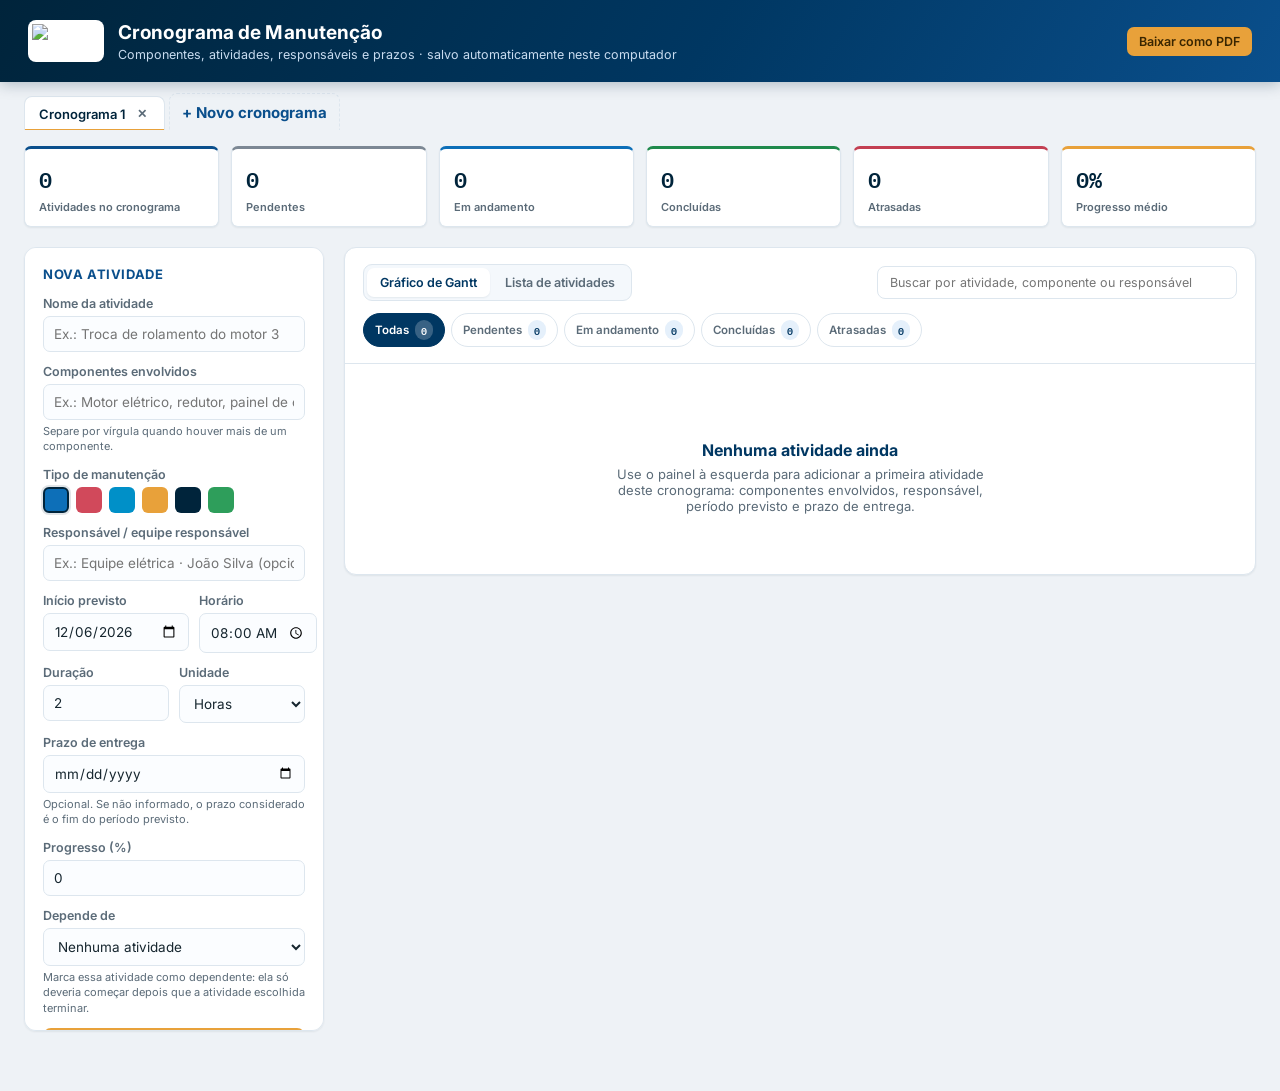
==== commit 49a2842e: "att html" ====
--- a/index.html
+++ b/index.html
@@ -146,8 +146,6 @@
   </section>
 </main>
 
-<footer>Os dados ficam salvos no navegador deste computador (localStorage), por gráfico. Clique em qualquer atividade — na linha do Gantt ou na lista — para editá-la. Use "Baixar como PDF" para gerar um arquivo da visão ativa.</footer>
-
 <script src="script.js"></script>
 </body>
-</html>
+</html>
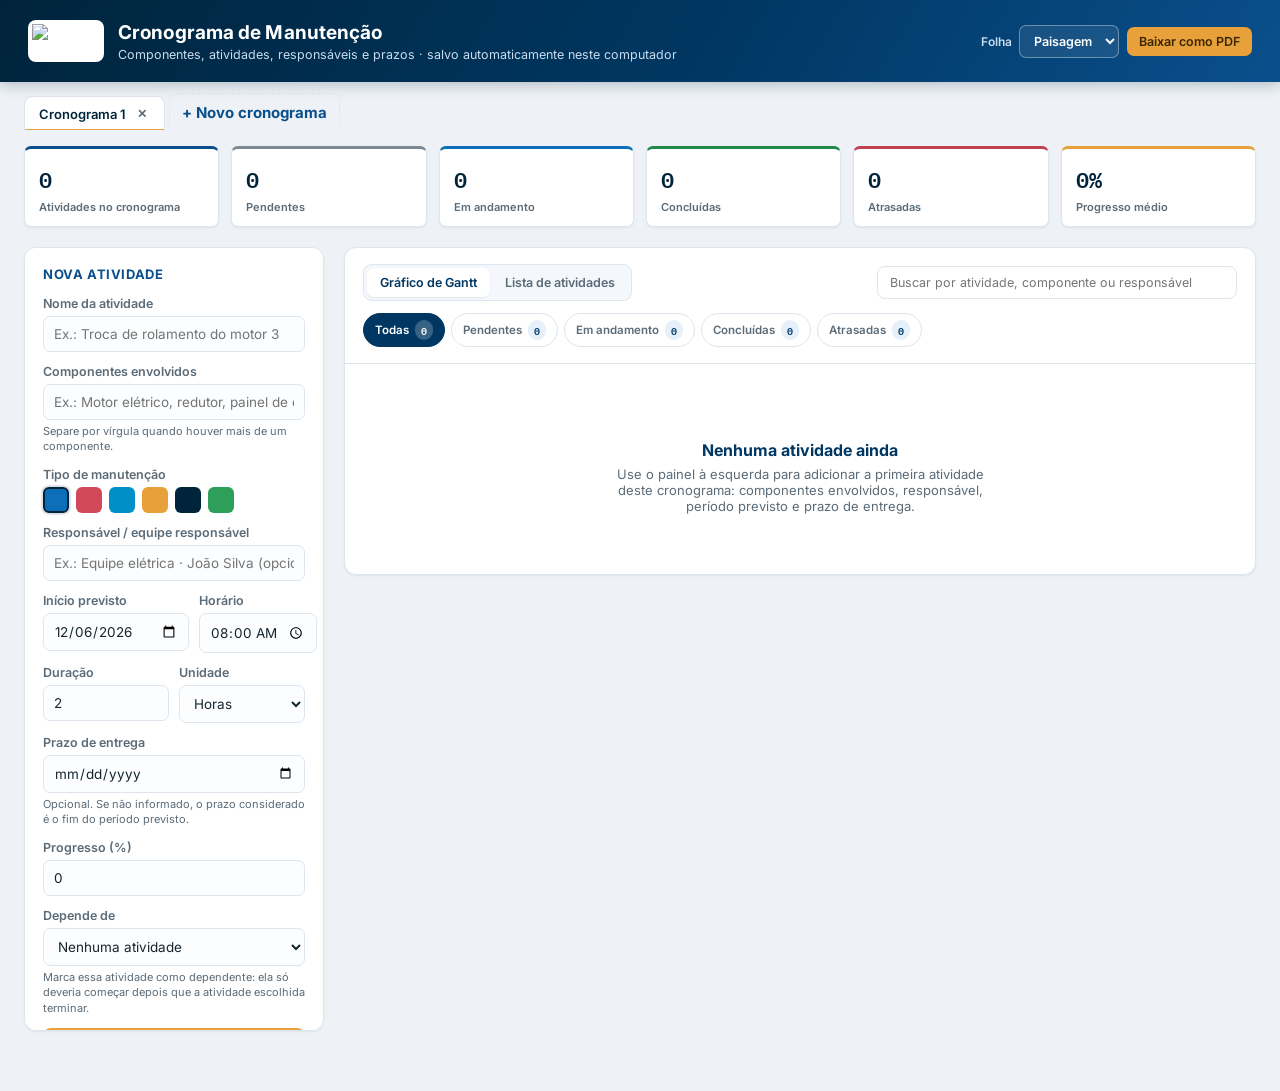
==== commit 849ad60b: "pdf certo" ====
--- a/index.html
+++ b/index.html
@@ -10,142 +10,148 @@
 <link rel="stylesheet" href="styles.css">
 </head>
 <body>
-
 <header class="app-header">
-  <div class="brand">
-    <div class="mark">
-      <img src="https://encrypted-tbn0.gstatic.com/images?q=tbn:ANd9GcSsemepM4O72Q0HcTEWvtfb5uhexRSgEMfH-QeVAt0Xcg&s=10" alt="Logo">
-    </div>
-    <div class="brand-text">
-      <h1>Cronograma de Manutenção</h1>
-      <p>Componentes, atividades, responsáveis e prazos · salvo automaticamente neste computador</p>
-    </div>
-  </div>
-  <div class="actions">
-    <button class="btn btn-primary btn-sm" id="btnPdf">Baixar como PDF</button>
-  </div>
+<div class="brand">
+<div class="mark">
+<img src="https://encrypted-tbn0.gstatic.com/images?q=tbn:ANd9GcSsemepM4O72Q0HcTEWvtfb5uhexRSgEMfH-QeVAt0Xcg&s=10" alt="Logo">
+</div>
+<div class="brand-text">
+<h1>Cronograma de Manutenção</h1>
+<p>Componentes, atividades, responsáveis e prazos · salvo automaticamente neste computador</p>
+</div>
+</div>
+<div class="actions">
+<div class="field-inline">
+<label for="printOrientation">Folha</label>
+<select id="printOrientation" class="select-sm">
+<option value="landscape" selected>Paisagem</option>
+<option value="portrait">Retrato</option>
+</select>
+</div>
+<button class="btn btn-primary btn-sm" id="btnPdf">Baixar como PDF</button>
+</div>
 </header>
 
 <div class="tabbar" id="tabbar"></div>
-
 <div class="dashboard" id="dashboard"></div>
 
 <main>
-  <section class="card panel">
-    <h2 id="formTitle">Nova atividade</h2>
-    <input type="hidden" id="taskId">
+<section class="card panel">
+<h2 id="formTitle">Nova atividade</h2>
+<input type="hidden" id="taskId">
 
-    <div class="field">
-      <label for="taskName">Nome da atividade</label>
-      <input type="text" id="taskName" placeholder="Ex.: Troca de rolamento do motor 3">
-    </div>
+<div class="field">
+<label for="taskName">Nome da atividade</label>
+<input type="text" id="taskName" placeholder="Ex.: Troca de rolamento do motor 3">
+</div>
 
-    <div class="field">
-      <label for="taskComponents">Componentes envolvidos</label>
-      <input type="text" id="taskComponents" placeholder="Ex.: Motor elétrico, redutor, painel de comando">
-      <div class="hint">Separe por vírgula quando houver mais de um componente.</div>
-    </div>
+<div class="field">
+<label for="taskComponents">Componentes envolvidos</label>
+<input type="text" id="taskComponents" placeholder="Ex.: Motor elétrico, redutor, painel de comando">
+<div class="hint">Separe por vírgula quando houver mais de um componente.</div>
+</div>
 
-    <div class="field">
-      <label>Tipo de manutenção</label>
-      <div class="swatches" id="swatches"></div>
-    </div>
+<div class="field">
+<label>Tipo de manutenção</label>
+<div class="swatches" id="swatches"></div>
+</div>
 
-    <div class="field">
-      <label for="taskResponsible">Responsável / equipe responsável</label>
-      <input type="text" id="taskResponsible" placeholder="Ex.: Equipe elétrica · João Silva (opcional)">
-    </div>
+<div class="field">
+<label for="taskResponsible">Responsável / equipe responsável</label>
+<input type="text" id="taskResponsible" placeholder="Ex.: Equipe elétrica · João Silva (opcional)">
+</div>
 
-    <div class="row2">
-      <div class="field">
-        <label for="taskStart">Início previsto</label>
-        <input type="date" id="taskStart">
-      </div>
-      <div class="field">
-        <label for="taskTime">Horário</label>
-        <input type="time" id="taskTime" value="08:00">
-      </div>
-    </div>
+<div class="row2">
+<div class="field">
+<label for="taskStart">Início previsto</label>
+<input type="date" id="taskStart">
+</div>
+<div class="field">
+<label for="taskTime">Horário</label>
+<input type="time" id="taskTime" value="08:00">
+</div>
+</div>
 
-    <div class="row2">
-      <div class="field">
-        <label for="taskDuration">Duração</label>
-        <input type="number" id="taskDuration" min="1" value="1">
-      </div>
-      <div class="field">
-        <label for="taskUnit">Unidade</label>
-        <select id="taskUnit">
-          <option value="horas">Horas</option>
-          <option value="dias">Dias</option>
-        </select>
-      </div>
-    </div>
+<div class="row2">
+<div class="field">
+<label for="taskDuration">Duração</label>
+<input type="number" id="taskDuration" min="1" value="1">
+</div>
+<div class="field">
+<label for="taskUnit">Unidade</label>
+<select id="taskUnit">
+<option value="horas">Horas</option>
+<option value="dias">Dias</option>
+</select>
+</div>
+</div>
 
-    <div class="field">
-      <label for="taskDeadline">Prazo de entrega</label>
-      <input type="date" id="taskDeadline">
-      <div class="hint">Opcional. Se não informado, o prazo considerado é o fim do período previsto.</div>
-    </div>
+<div class="field">
+<label for="taskDeadline">Prazo de entrega</label>
+<input type="date" id="taskDeadline">
+<div class="hint">Opcional. Se não informado, o prazo considerado é o fim do período previsto.</div>
+</div>
 
-    <div class="field">
-      <label for="taskProgress">Progresso (%)</label>
-      <input type="number" id="taskProgress" min="0" max="100" value="0">
-    </div>
+<div class="field">
+<label for="taskProgress">Progresso (%)</label>
+<input type="number" id="taskProgress" min="0" max="100" value="0">
+</div>
 
-    <div class="field">
-      <label for="taskDependency">Depende de</label>
-      <select id="taskDependency">
-        <option value="">Nenhuma atividade</option>
-      </select>
-      <div class="hint">Marca essa atividade como dependente: ela só deveria começar depois que a atividade escolhida terminar.</div>
-      <div class="warn-box" id="depWarning"></div>
-    </div>
+<div class="field">
+<label for="taskDependency">Depende de</label>
+<select id="taskDependency">
+<option value="">Nenhuma atividade</option>
+</select>
+<div class="hint">Marca essa atividade como dependente: ela só deveria começar depois que a atividade escolhida terminar.</div>
+<div class="warn-box" id="depWarning"></div>
+</div>
 
-    <div class="panel-buttons">
-      <button class="btn btn-primary" id="saveTask">Adicionar atividade</button>
-      <button class="btn btn-danger" id="cancelEdit">Cancelar</button>
-      <button class="btn btn-danger" id="deleteTask">Excluir</button>
-    </div>
-  </section>
+<div class="panel-buttons">
+<button class="btn btn-primary" id="saveTask">Adicionar atividade</button>
+<button class="btn btn-danger" id="cancelEdit">Cancelar</button>
+<button class="btn btn-danger" id="deleteTask">Excluir</button>
+</div>
+</section>
 
-  <section class="card content-card">
-    <div id="printTitle"></div>
+<section class="card content-card">
+<div id="printTitle"></div>
+<div id="printDetails"></div>
 
-    <div class="toolbar">
-      <div class="toolbar-top">
-        <div class="view-switch" id="viewSwitch">
-          <button type="button" class="view-btn active" data-view="gantt">Gráfico de Gantt</button>
-          <button type="button" class="view-btn" data-view="list">Lista de atividades</button>
-        </div>
-        <input type="text" id="searchInput" class="search-input" placeholder="Buscar por atividade, componente ou responsável">
-      </div>
-      <div class="status-filters" id="statusFilters"></div>
-    </div>
+<div class="toolbar">
+<div class="toolbar-top">
+<div class="view-switch" id="viewSwitch">
+<button type="button" class="view-btn active" data-view="gantt">Gráfico de Gantt</button>
+<button type="button" class="view-btn" data-view="list">Lista de atividades</button>
+</div>
+<input type="text" id="searchInput" class="search-input" placeholder="Buscar por atividade, componente ou responsável">
+</div>
+<div class="status-filters" id="statusFilters"></div>
+</div>
 
-    <div class="gantt-scroll" id="ganttView">
-      <div class="gantt" id="ganttRoot"></div>
-    </div>
+<div class="gantt-scroll" id="ganttView">
+<div class="gantt" id="ganttRoot"></div>
+</div>
 
-    <div class="list-view" id="listView">
-      <table class="activities-table">
-        <thead>
-          <tr>
-            <th>Atividade</th>
-            <th>Componentes envolvidos</th>
-            <th>Tipo de manutenção</th>
-            <th>Responsável</th>
-            <th>Período previsto</th>
-            <th>Prazo de entrega</th>
-            <th>Progresso</th>
-            <th>Situação</th>
-          </tr>
-        </thead>
-        <tbody id="activitiesBody"></tbody>
-      </table>
-    </div>
-  </section>
+<div class="list-view" id="listView">
+<table class="activities-table">
+<thead>
+<tr>
+<th>Atividade</th>
+<th>Componentes envolvidos</th>
+<th>Tipo de manutenção</th>
+<th>Responsável</th>
+<th>Período previsto</th>
+<th>Prazo de entrega</th>
+<th>Progresso</th>
+<th>Situação</th>
+</tr>
+</thead>
+<tbody id="activitiesBody"></tbody>
+</table>
+</div>
+</section>
 </main>
 
 <script src="script.js"></script>
 </body>
-</html>+</html>
--- a/styles.css
+++ b/styles.css
@@ -76,7 +76,15 @@
 .app-header .mark img{width:100%;height:100%;object-fit:contain;}
 .brand-text h1{font-size:19px;margin:0;font-weight:700;letter-spacing:.1px;}
 .brand-text p{margin:3px 0 0;font-size:12.5px;color:#c8dcf0;}
-.app-header .actions{display:flex;gap:8px;flex-wrap:wrap;justify-content:flex-end;}
+.app-header .actions{display:flex;gap:8px;align-items:center;flex-wrap:wrap;justify-content:flex-end;}
+.field-inline{display:flex;align-items:center;gap:7px;}
+.field-inline label{font-size:12px;color:#c8dcf0;font-weight:600;}
+.select-sm{
+  padding:7px 10px;border-radius:7px;border:1px solid rgba(255,255,255,.35);
+  background:rgba(255,255,255,.08);color:#fff;font-size:12.5px;font-weight:600;
+  font-family:var(--font-sans);cursor:pointer;
+}
+.select-sm option{color:#16262f;}
 
 .btn{
   border:none;border-radius:8px;padding:9px 15px;font-size:13px;font-weight:600;
@@ -314,15 +322,78 @@
 ::-webkit-scrollbar-track{background:transparent;}
 
 #printTitle{display:none;}
+#printDetails{display:none;}
+
+/* A orientação real da folha (paisagem/retrato) é definida dinamicamente
+   pelo script.js via um <style id="pageSizeStyle"> com a regra @page,
+   de acordo com o seletor "Folha" no cabeçalho. Isto aqui é só o fallback
+   inicial, caso o JS ainda não tenha rodado. */
+@page{
+  size: A4 landscape;
+  margin: 10mm;
+}
 
 @media print{
   .app-header,.tabbar,.panel,.toolbar,.dashboard{display:none !important;}
   body{background:#fff;}
   main{grid-template-columns:1fr;padding:0;max-width:none;}
   .content-card{margin-top:0;border:none;box-shadow:none;}
+
+  /* o script.js calcula um zoom/scale para o #ganttRoot inteiro caber
+     na largura útil da folha antes de imprimir (ver applyGanttPrintScale) */
   .gantt-scroll{overflow:visible;}
+  .gantt{transform-origin:top left;}
+  .task-row{page-break-inside:avoid;}
   .task-name-cell,.task-col-header,.month-corner,.gantt-header{position:static;}
+
   .list-view{max-height:none;overflow:visible;}
   #printTitle{display:block;padding:0 0 14px;font-size:18px;font-weight:700;color:#00263e;}
   #printTitle span{display:block;font-size:12px;font-weight:400;color:#5b6b76;margin-top:2px;}
-}
+
+  #printDetails{
+    display:block;
+    margin:0 0 18px;
+    width:100%;
+    page-break-inside:auto;
+  }
+
+  #printDetails h2{
+    font-size:14px;
+    color:#00263e;
+    margin:0 0 8px;
+  }
+
+  .print-details-table{
+    width:100%;
+    border-collapse:collapse;
+    table-layout:auto;
+    font-size:8px;
+    color:#1f2933;
+  }
+
+  .print-details-table th{
+    background:#00263e !important;
+    color:#fff !important;
+    font-weight:700;
+    text-align:left;
+    padding:5px 4px;
+    border:1px solid #b8c8d4;
+  }
+
+  .print-details-table td{
+    padding:5px 4px;
+    vertical-align:top;
+    border:1px solid #cbd7df;
+    word-break:break-word;
+  }
+
+  .print-details-table tr{
+    page-break-inside:avoid;
+  }
+
+  /* garante que as cores de fundo (barras do Gantt, badges etc.) apareçam no PDF */
+  *{
+    -webkit-print-color-adjust:exact !important;
+    print-color-adjust:exact !important;
+  }
+}
